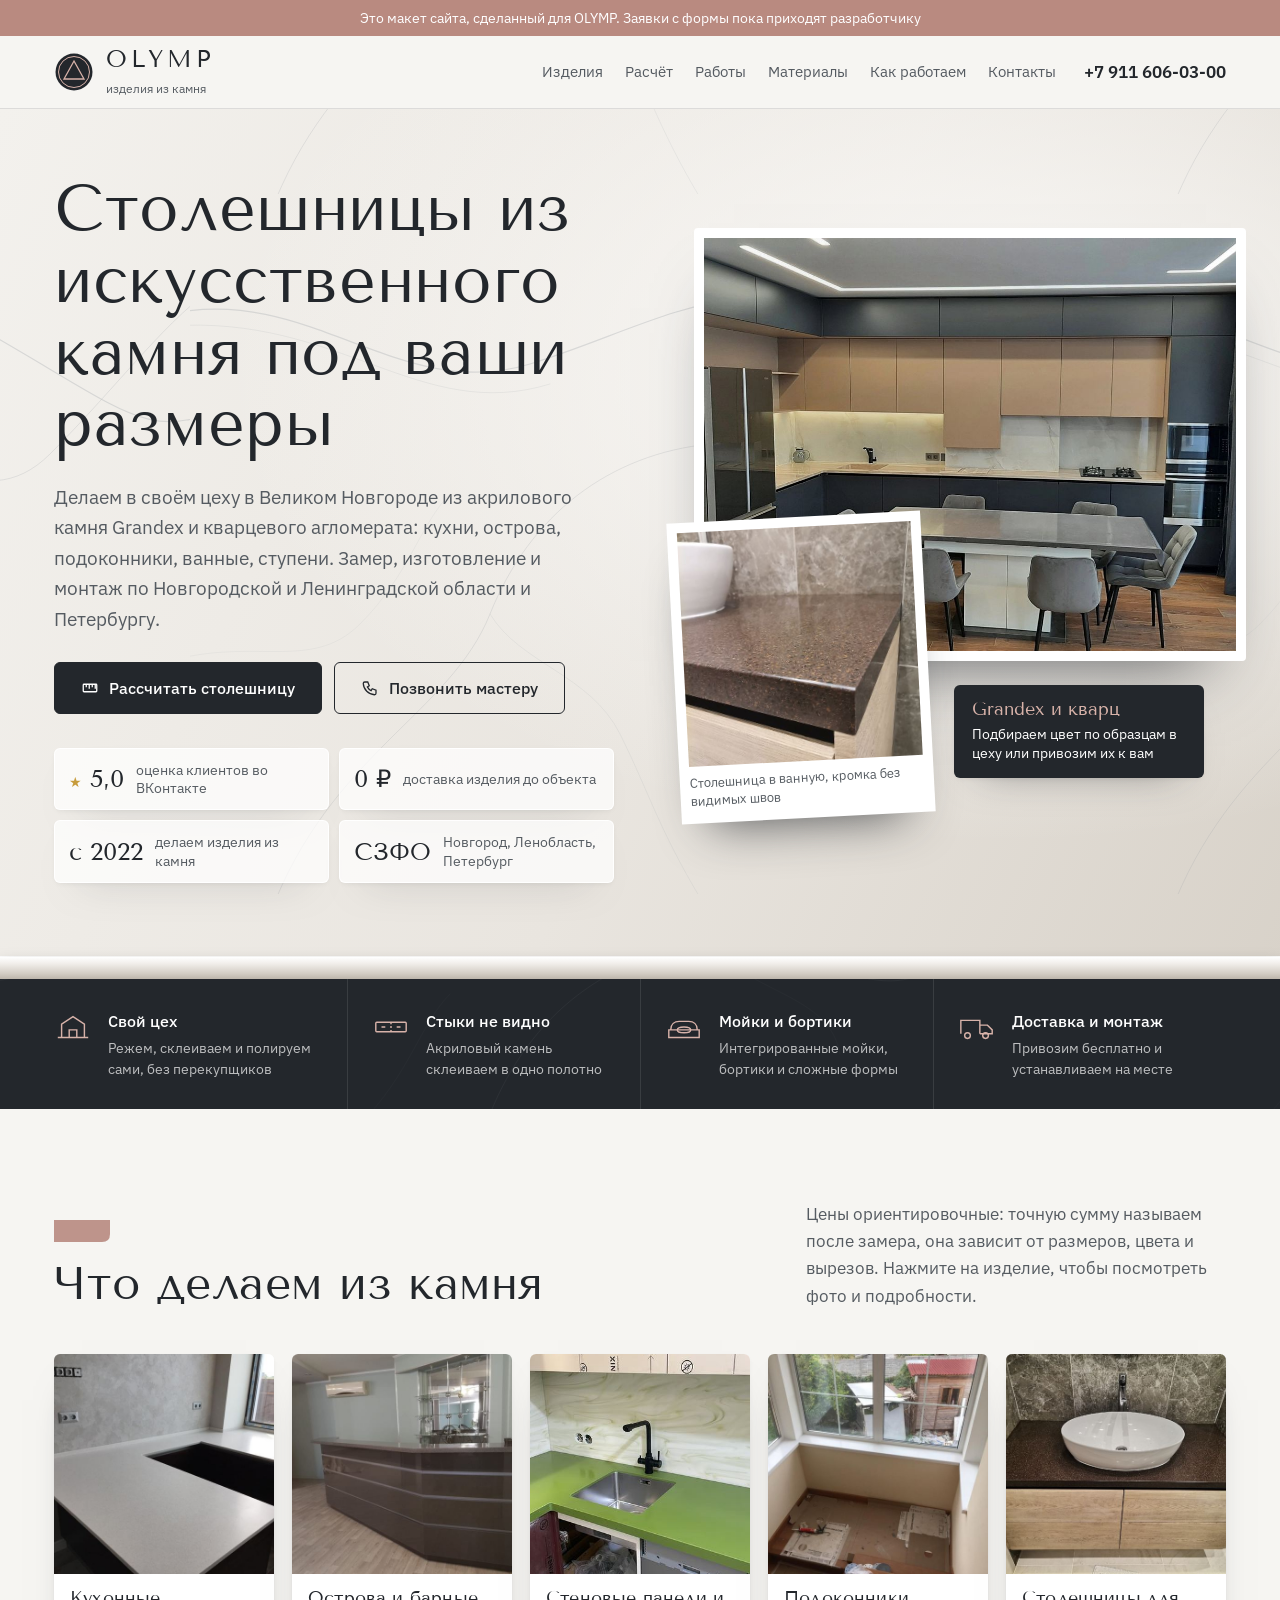
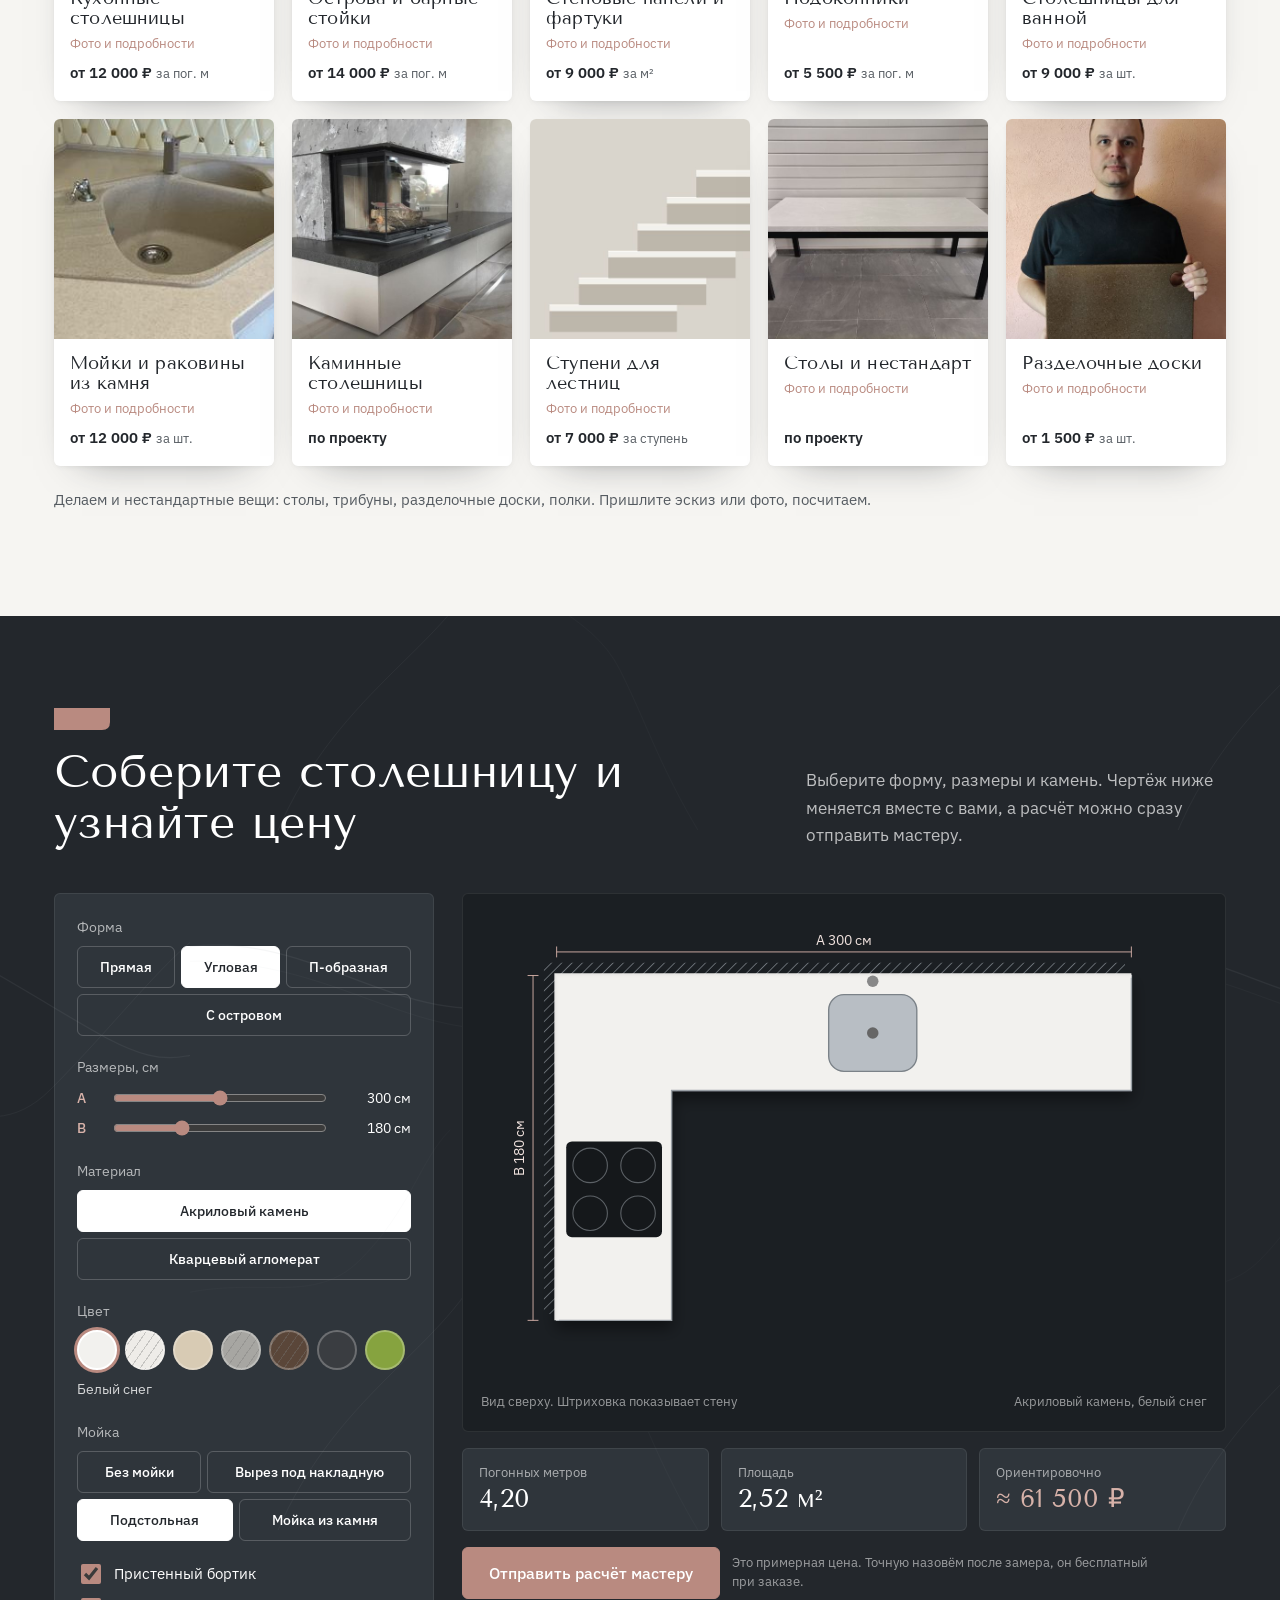
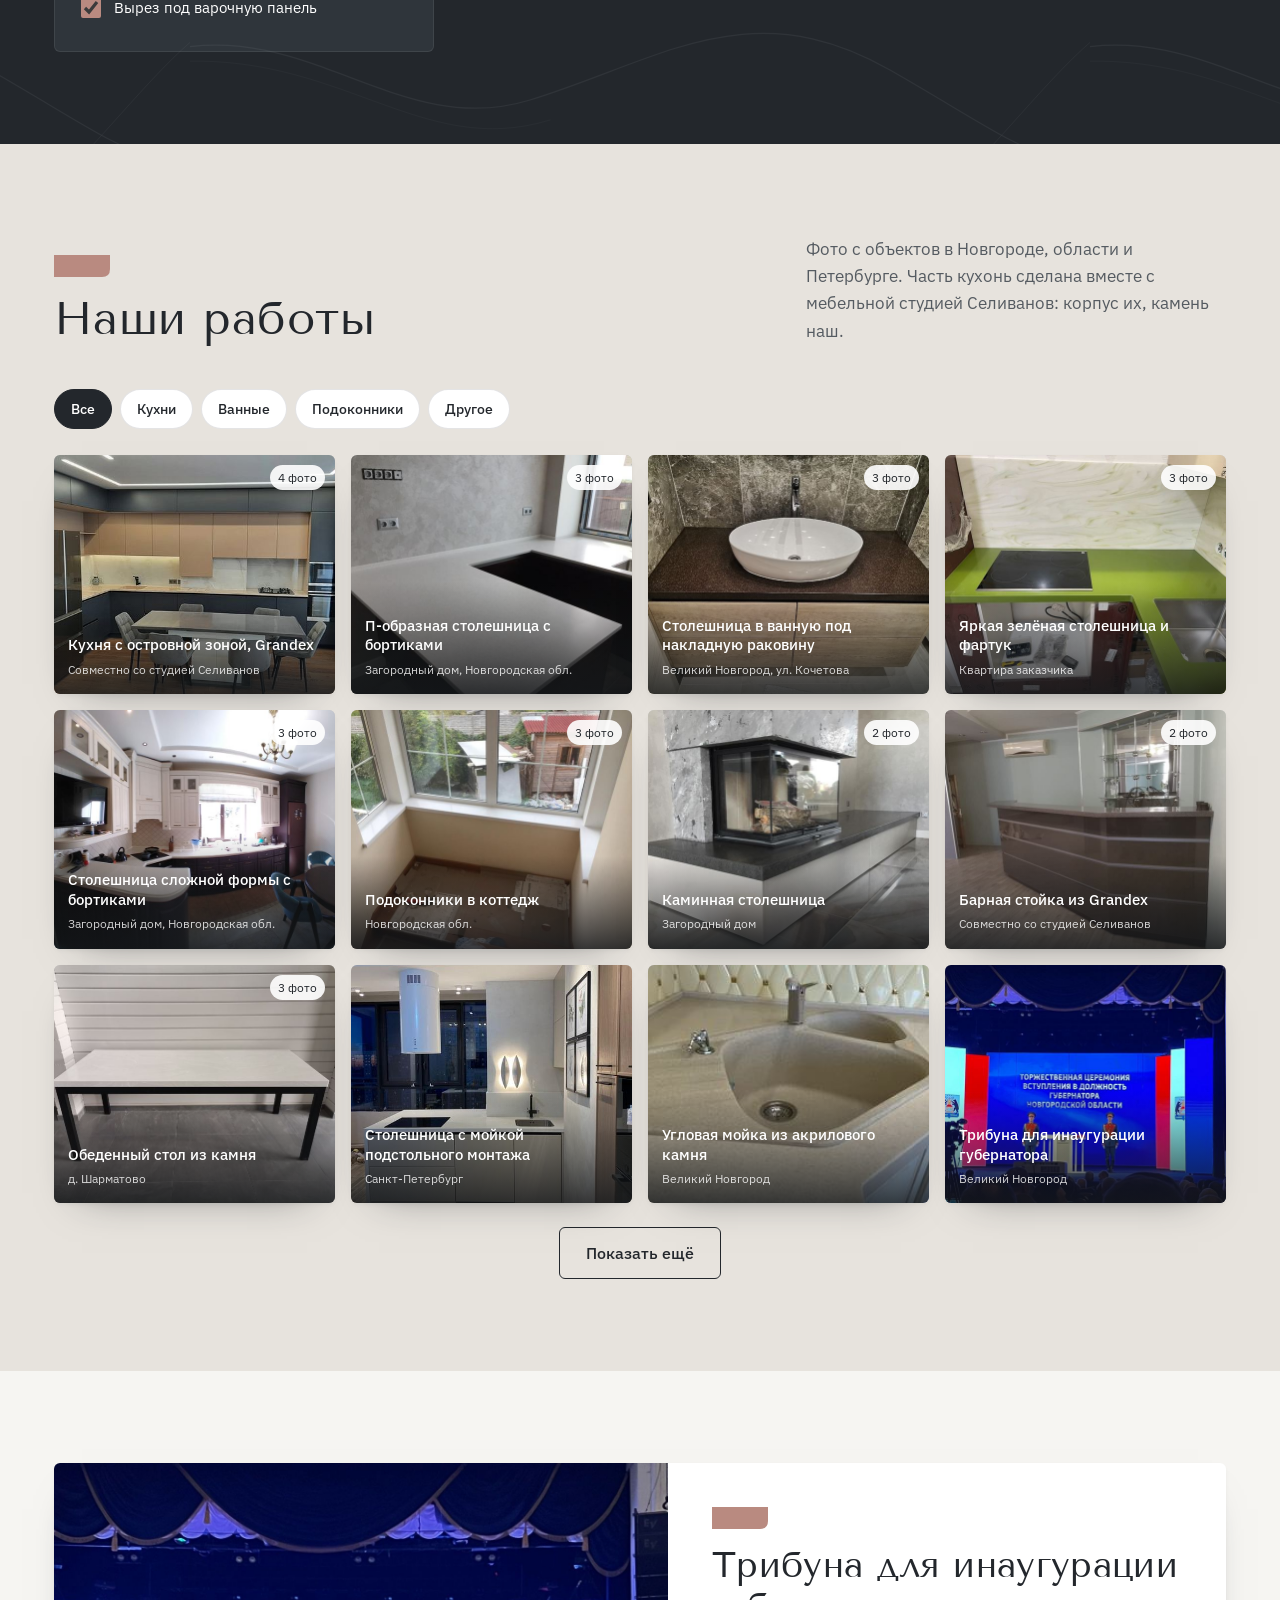
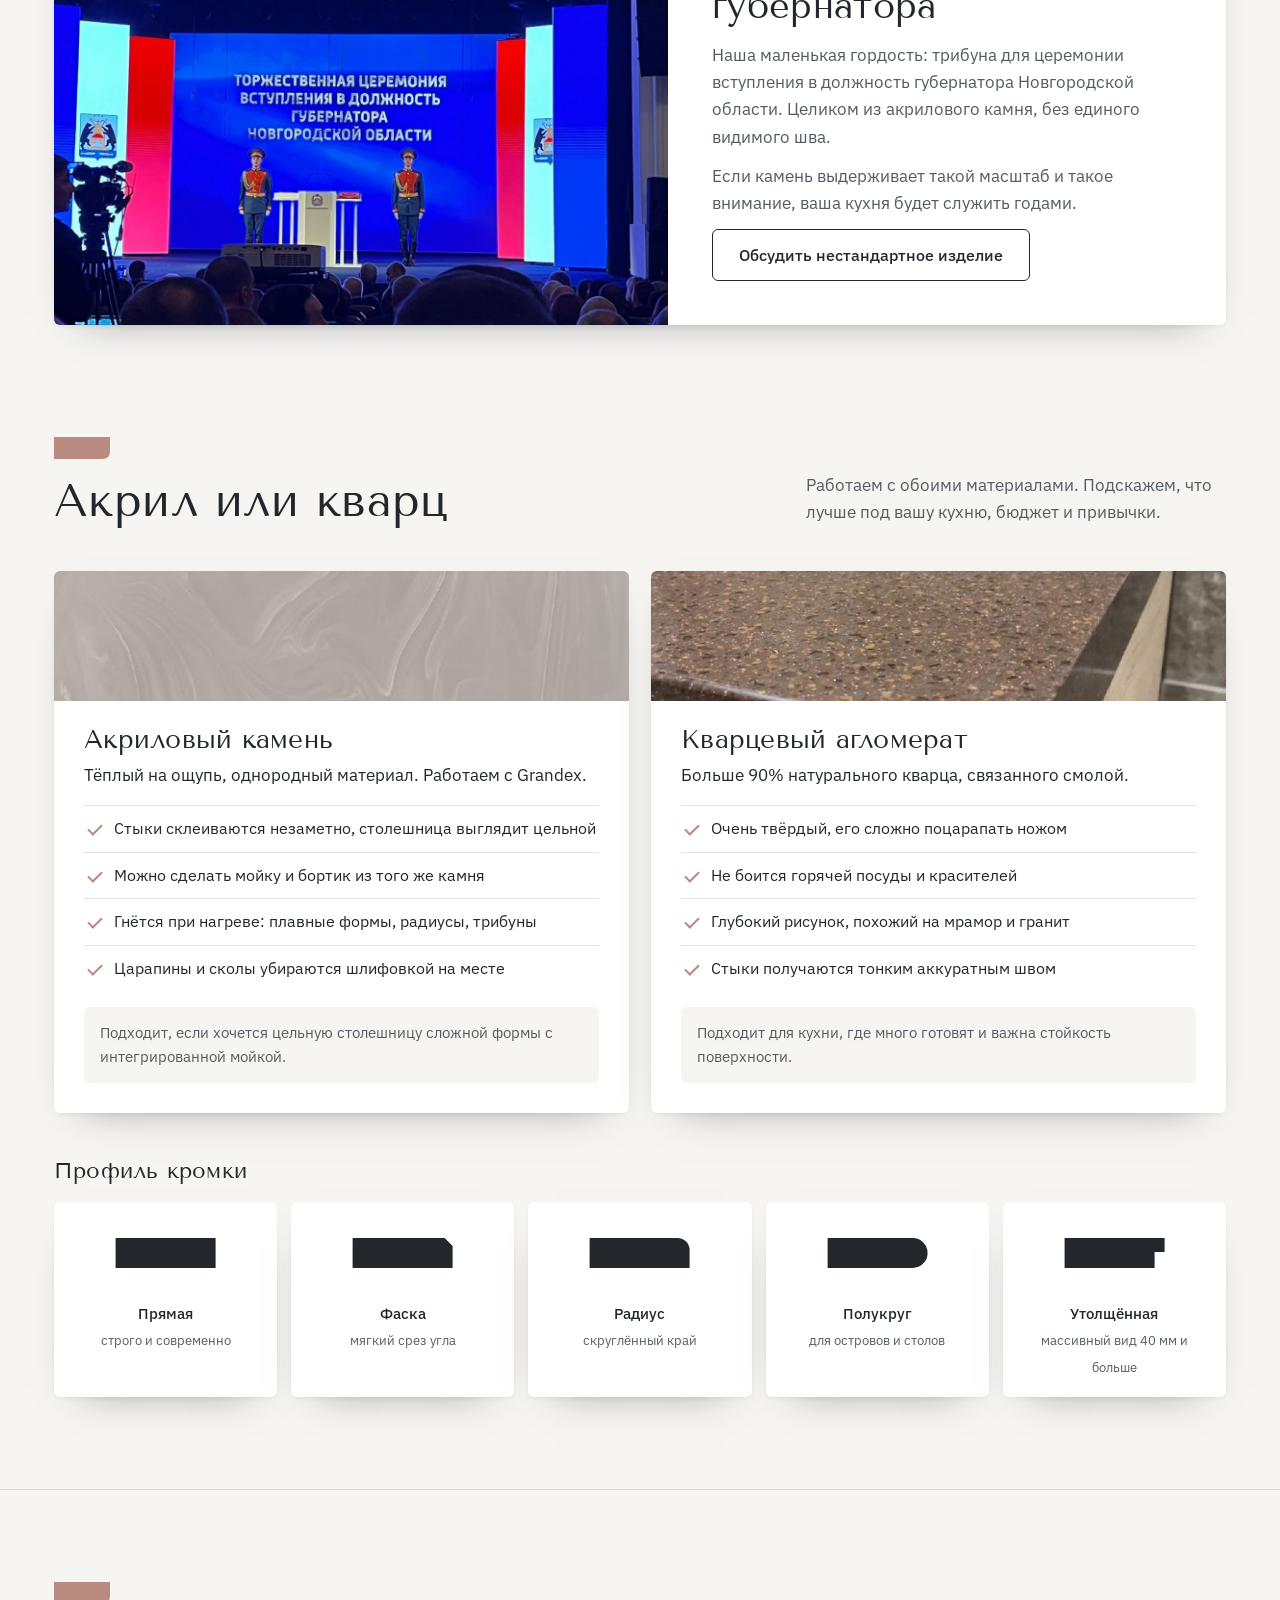
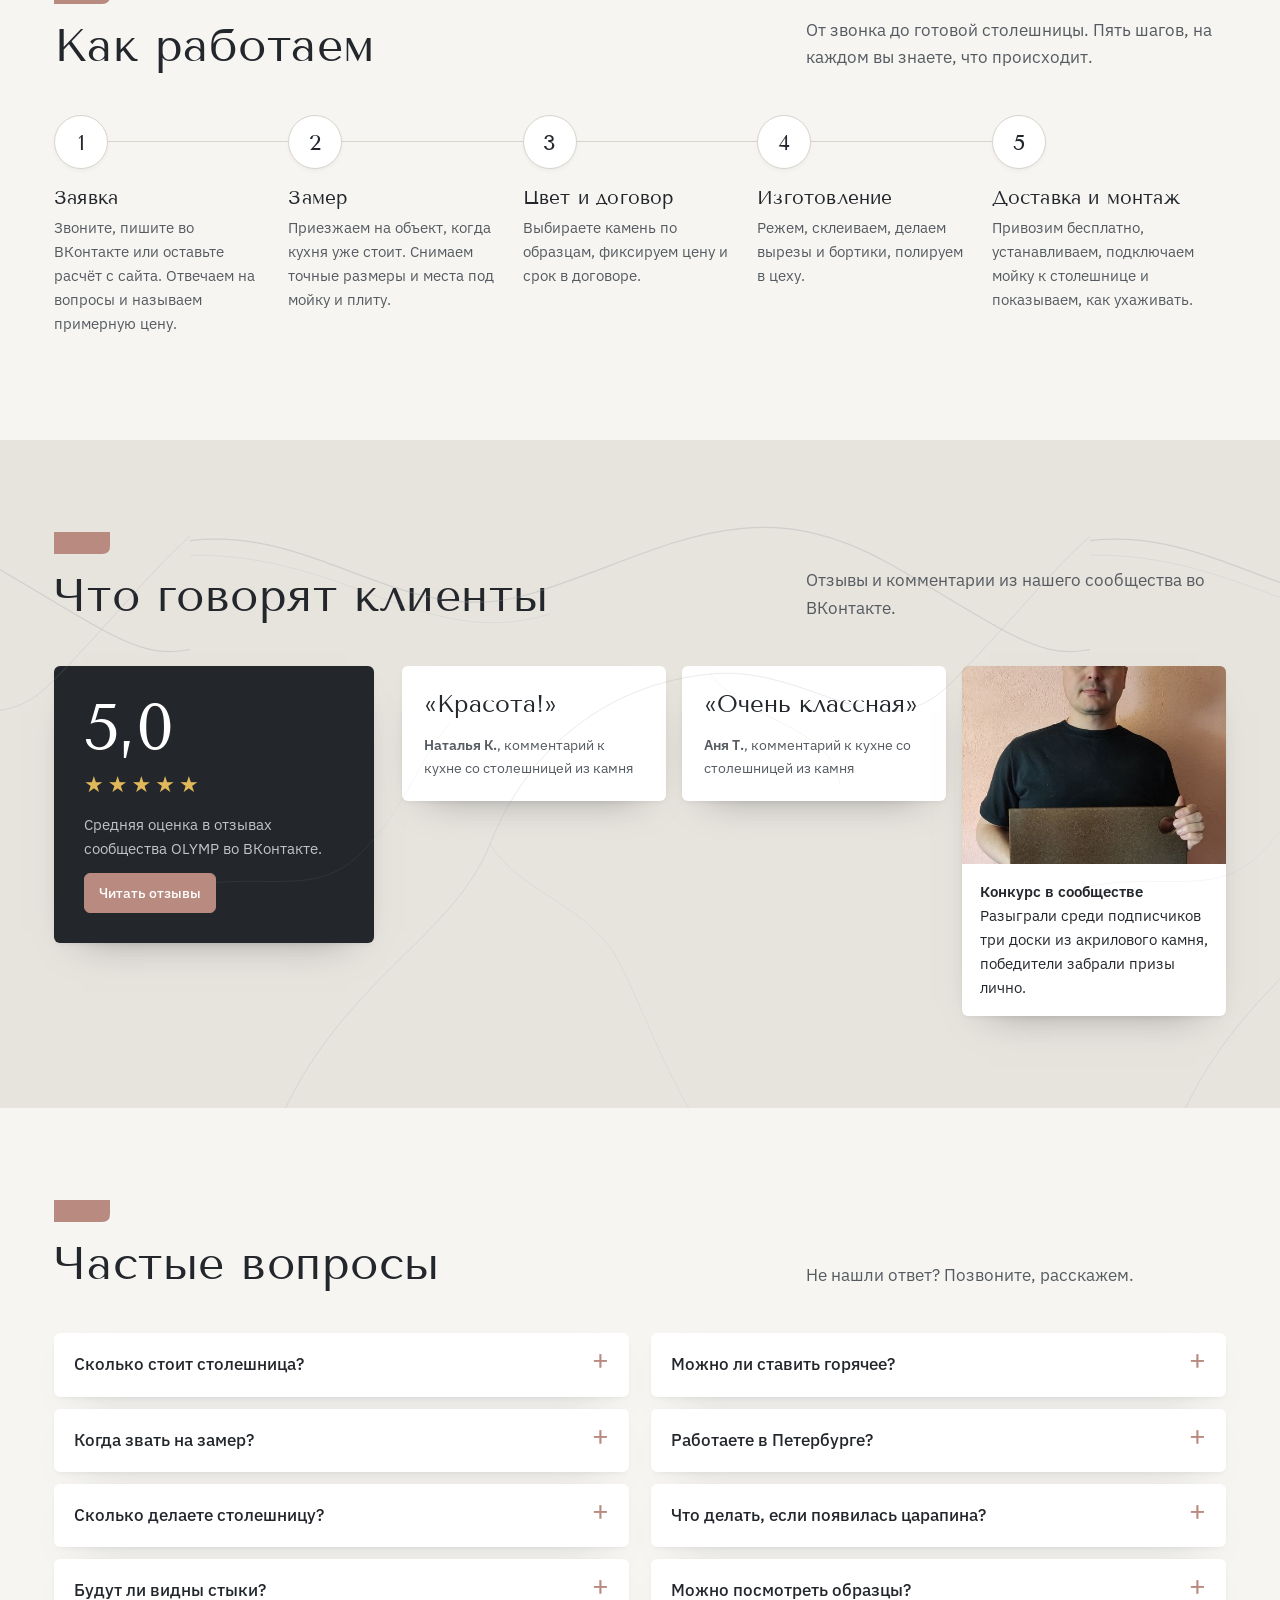
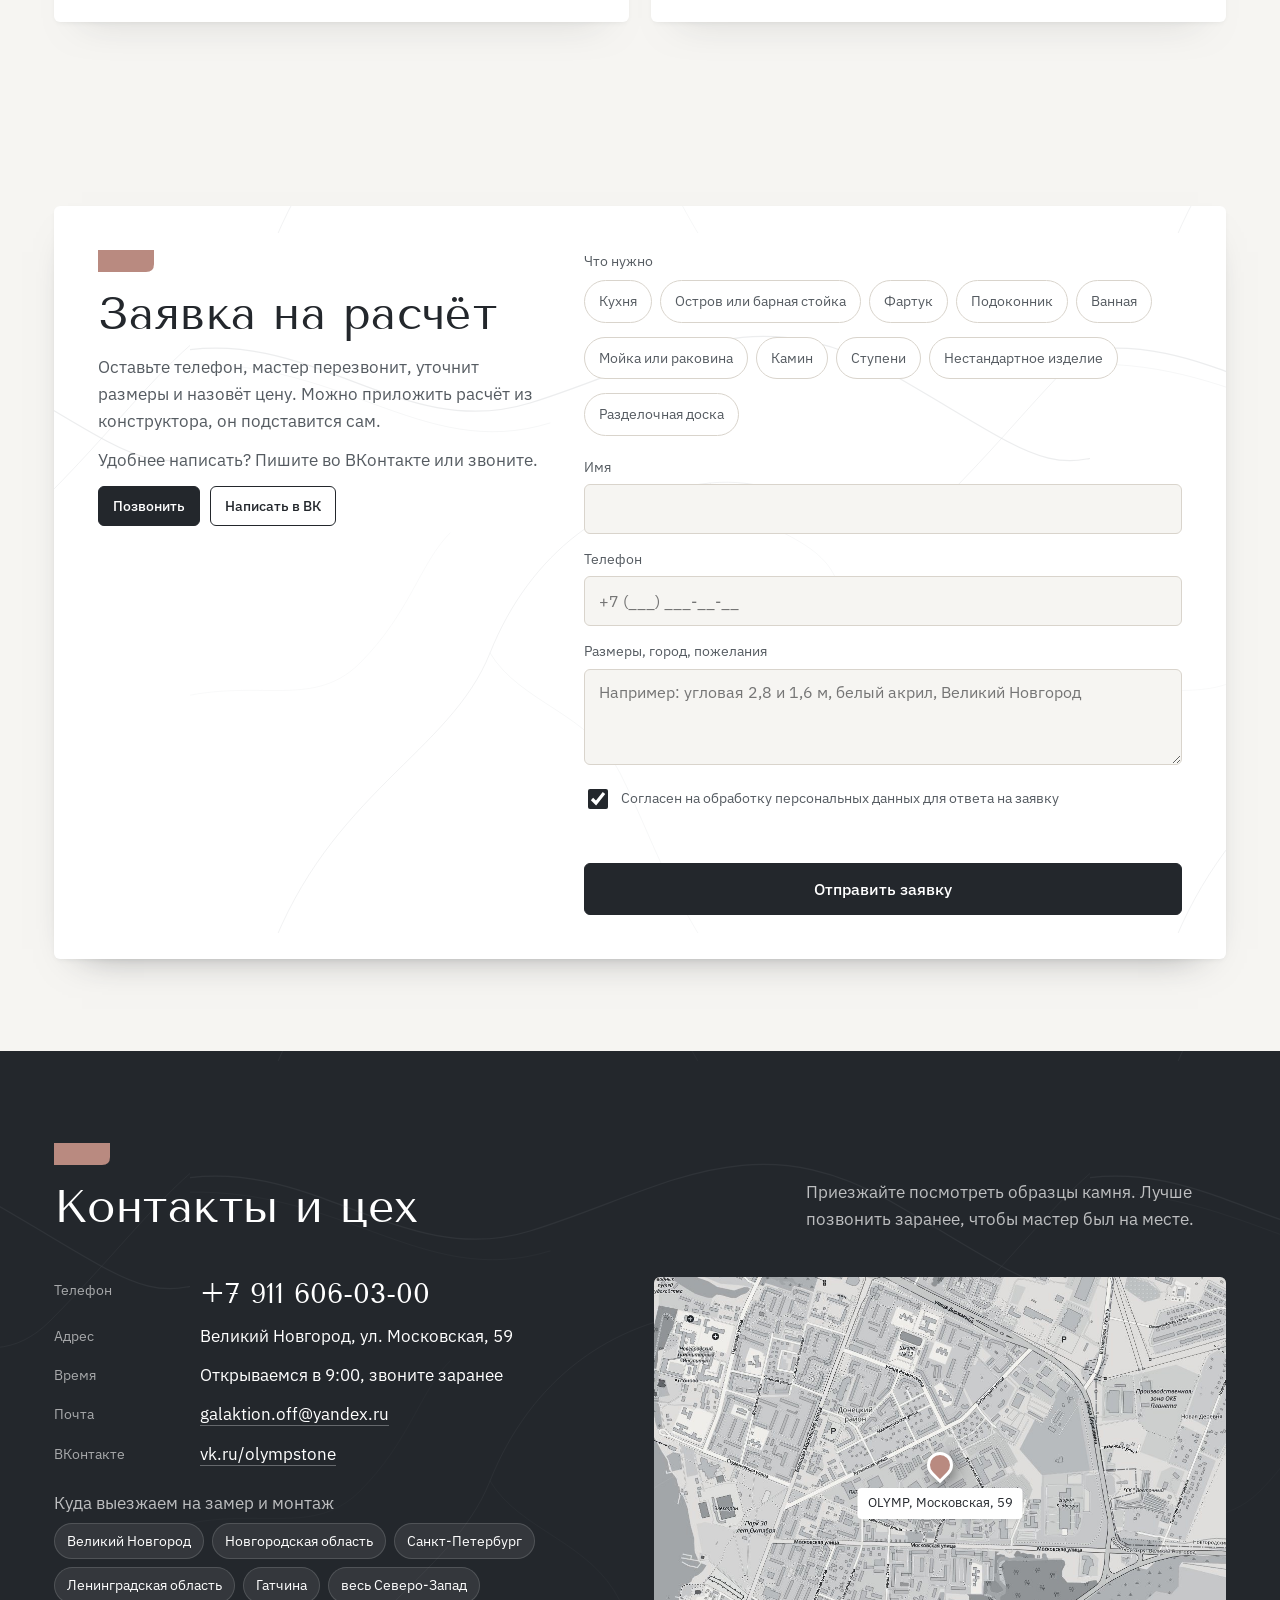
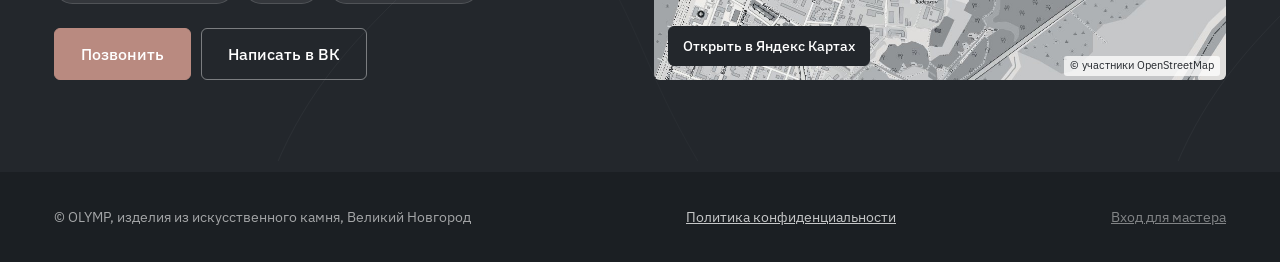
==== index.html @ 076a453a "Макет сайта OLYMP: столешницы из камня, конструктор, режим мастера Co-Authored-By: Claude Opus 5.5 <" ====
<!doctype html>
<html lang="ru">
<head>
<meta charset="utf-8">
<meta name="viewport" content="width=device-width, initial-scale=1">
<meta name="robots" content="noindex, nofollow">
<title>OLYMP: столешницы из искусственного камня в Великом Новгороде</title>
<meta name="description" content="Столешницы, подоконники, раковины и ступени из акрилового камня и кварцевого агломерата. Свой цех в Великом Новгороде, работаем по Новгородской, Ленинградской области и Петербургу.">
<link rel="icon" href="img/icon.png">
<link rel="preload" href="fonts/tenorsans-400-cyrillic.woff2" as="font" type="font/woff2" crossorigin>
<link rel="preload" href="fonts/ibmplexsans-400-cyrillic.woff2" as="font" type="font/woff2" crossorigin>
<link rel="stylesheet" href="fonts/fonts.css">
<script>document.write('<script src="data.js?t=' + Math.floor(Date.now() / 60000) + '"><\/script>');</script>
<style>
:root{
  --slab:#F6F5F2; --stone:#E7E3DD; --stone2:#D9D4CC; --graphite:#23272C; --graphite2:#2F353B;
  --vein:#9AA0A6; --ink:#23272C; --ink2:#555B61; --rose:#B98A80; --rose2:#D7B2A9; --slate:#3D4C55;
  --card:#FFFFFF; --line:rgba(35,39,44,.12);
  --sh:0 18px 40px -28px rgba(35,39,44,.55), 0 2px 6px -3px rgba(35,39,44,.12);
  --r:6px;
}
*{box-sizing:border-box}
html{scroll-behavior:smooth;-webkit-text-size-adjust:100%}
body{margin:0;background:var(--slab);color:var(--ink);font:400 17px/1.6 'IBM Plex Sans',system-ui,sans-serif;overflow-x:hidden}
img{max-width:100%;display:block;height:auto}
a{color:inherit}
h1,h2,h3{font-family:'Tenor Sans',Georgia,serif;font-weight:400;line-height:1.12;margin:0;letter-spacing:.01em}
h2{font-size:clamp(30px,4vw,46px)}
h3{font-size:22px}
p{margin:0 0 12px}
.wrap{max-width:1220px;margin:0 auto;padding:0 24px}
.sec{padding:92px 0;position:relative}
.sec-h{display:grid;grid-template-columns:minmax(0,1fr) minmax(0,420px);gap:24px 60px;align-items:end;margin-bottom:44px}
.sec-h p{color:var(--ink2);margin:0}
.edge{display:block;width:56px;height:22px;margin-bottom:16px;color:var(--rose)}
.btn{display:inline-flex;align-items:center;justify-content:center;gap:10px;min-height:52px;padding:0 26px;border-radius:var(--r);border:1px solid var(--graphite);background:var(--graphite);color:#fff;font:500 16px/1 'IBM Plex Sans',sans-serif;text-decoration:none;cursor:pointer;transition:background .2s,border-color .2s,transform .2s}
.btn:hover{background:var(--slate);border-color:var(--slate)}
.btn.ghost{background:transparent;color:var(--ink)}
.btn.ghost:hover{background:var(--graphite);color:#fff}
.btn.rose{background:var(--rose);border-color:var(--rose);color:#fff}
.btn.rose:hover{background:#a8776d;border-color:#a8776d}
.btn svg{width:18px;height:18px;flex:none}
:focus-visible{outline:2px solid var(--rose);outline-offset:3px}
/* marble veins */
.veins{position:absolute;inset:0;pointer-events:none;background:url("data:image/svg+xml,%3Csvg xmlns='http://www.w3.org/2000/svg' width='900' height='700' viewBox='0 0 900 700' fill='none' stroke='%239AA0A6' stroke-linecap='round'%3E%3Cpath d='M-20 120 C 120 90 210 210 340 170 S 560 60 700 140 S 860 250 940 210' stroke-width='1.2' opacity='.55'/%3E%3Cpath d='M-20 132 C 150 120 230 230 360 190' stroke-width='.6' opacity='.45'/%3E%3Cpath d='M80 720 C 140 560 260 520 300 420 S 420 260 520 250 S 690 330 760 260 S 880 120 930 90' stroke-width='1' opacity='.4'/%3E%3Cpath d='M300 420 C 330 470 400 480 430 540 S 470 640 520 720' stroke-width='.7' opacity='.35'/%3E%3Cpath d='M520 250 C 560 300 640 300 650 360' stroke-width='.5' opacity='.4'/%3E%3Cpath d='M-30 470 C 60 440 120 480 170 430 S 230 330 260 300' stroke-width='.6' opacity='.3'/%3E%3C/svg%3E") center/900px 700px repeat;opacity:.55}
.dark .veins{opacity:.18}

/* mock banner + header */
.mock{background:var(--rose);color:#fff;text-align:center;font-size:14px;padding:7px 12px}
header.top{position:sticky;top:0;z-index:40;background:rgba(246,245,242,.92);backdrop-filter:blur(10px);border-bottom:1px solid var(--line)}
.top .wrap{display:flex;align-items:center;gap:28px;height:72px}
.logo{display:flex;align-items:center;gap:12px;text-decoration:none}
.logo svg{width:40px;height:40px}
.logo b{font:400 24px/1 'Tenor Sans',serif;letter-spacing:.18em}
.logo small{display:block;font-size:12px;color:var(--ink2);letter-spacing:0;margin-top:4px}
nav.menu{display:flex;gap:22px;margin-left:auto}
nav.menu a{text-decoration:none;font-size:15px;color:var(--ink2)}
nav.menu a:hover{color:var(--ink)}
.top .tel{text-decoration:none;font-weight:600;white-space:nowrap}
.burger{display:none;margin-left:auto;width:46px;height:46px;border:1px solid var(--line);background:#fff;border-radius:var(--r);cursor:pointer}
.burger span{display:block;width:20px;height:2px;background:var(--ink);margin:4px auto}

/* hero */
.hero{position:relative;overflow:hidden;background:radial-gradient(ellipse at 78% 30%,#FBFAF8 0%,rgba(251,250,248,0) 55%),linear-gradient(115deg,#F3F1ED 0%,#E9E5DF 55%,#D8D2C9 100%);padding:64px 0 96px}
.hero::after{content:"";position:absolute;left:0;right:0;bottom:0;height:22px;background:linear-gradient(180deg,#FFFFFF 0,#F1EEEA 30%,#D3CDC4 75%,#BDB6AB 100%);box-shadow:0 10px 18px rgba(0,0,0,.35);z-index:2}
.hero::before{content:"";position:absolute;left:0;right:0;bottom:22px;height:1px;background:rgba(255,255,255,.9);z-index:2}
.hero .wrap{position:relative;display:grid;grid-template-columns:minmax(0,1.02fr) minmax(0,1fr);gap:56px;align-items:center}
.hero h1{font-size:clamp(38px,5vw,64px);margin-bottom:22px}
.hero .lead{font-size:19px;color:var(--ink2);max-width:540px;margin-bottom:28px}
.hero .acts{display:flex;flex-wrap:wrap;gap:12px;margin-bottom:34px}
.chips{display:grid;grid-template-columns:repeat(2,minmax(0,1fr));gap:10px;max-width:560px}
.chip{display:flex;gap:12px;align-items:center;background:rgba(255,255,255,.72);border:1px solid rgba(255,255,255,.9);border-radius:var(--r);padding:12px 14px;box-shadow:var(--sh)}
.chip b{font:400 24px/1 'Tenor Sans',serif;white-space:nowrap}
.chip span{font-size:14px;line-height:1.3;color:var(--ink2)}
.chip .star{color:#C79B3B}
.stage{position:relative;min-height:580px}
.stage .main{position:absolute;right:-20px;top:-10px;width:100%;border-radius:4px;overflow:hidden;box-shadow:0 40px 70px -40px rgba(35,39,44,.75);border:10px solid #fff}
.stage .main img{width:100%;aspect-ratio:4/3.1;object-fit:cover}
.stage .sample{position:absolute;left:0;bottom:0;width:46%;background:#fff;padding:10px 10px 14px;box-shadow:0 30px 50px -30px rgba(35,39,44,.8);transform:rotate(-3deg)}
.stage .sample img{aspect-ratio:1;object-fit:cover;width:100%}
.stage .sample figcaption{font-size:13px;color:var(--ink2);margin-top:8px;line-height:1.35}
.stage .tag{position:absolute;right:22px;bottom:40px;background:var(--graphite);color:#fff;padding:14px 18px;border-radius:var(--r);max-width:250px;font-size:14px;line-height:1.4;box-shadow:var(--sh)}
.stage .tag b{display:block;font:400 18px/1.2 'Tenor Sans',serif;margin-bottom:4px;color:var(--rose2)}

/* benefits */
.bens{background:var(--graphite);color:#fff;position:relative;overflow:hidden}
.bens .wrap{display:grid;grid-template-columns:repeat(4,minmax(0,1fr));gap:0}
.ben{padding:30px 24px;border-left:1px solid rgba(255,255,255,.1);display:flex;gap:16px;align-items:flex-start}
.ben:first-child{border-left:0;padding-left:0}
.ben svg{width:38px;height:38px;flex:none;color:var(--rose2)}
.ben b{display:block;font-weight:500;margin-bottom:4px;font-size:16px}
.ben span{font-size:14px;color:rgba(255,255,255,.7);line-height:1.45;display:block}

/* catalog */
.cat{display:grid;grid-template-columns:repeat(5,minmax(0,1fr));gap:18px}
.item{background:var(--card);border-radius:var(--r);overflow:hidden;box-shadow:var(--sh);cursor:pointer;display:flex;flex-direction:column;transition:transform .25s,box-shadow .25s;text-align:left;border:0;padding:0;font:inherit;color:inherit}
.item:hover{transform:translateY(-4px);box-shadow:0 30px 50px -30px rgba(35,39,44,.6)}
.item .ph{aspect-ratio:1/1;overflow:hidden;background:var(--stone)}
.item .ph img{width:100%;height:100%;object-fit:cover}
.item .bd{padding:14px 16px 16px;display:flex;flex-direction:column;gap:6px;flex:1}
.item h3{font-size:18px}
.item .pr{margin-top:auto;font-weight:600;font-size:15px}
.item .pr small{font-weight:400;color:var(--ink2)}
.item .more{font-size:13px;color:var(--rose)}
.cat-note{margin-top:22px;color:var(--ink2);font-size:15px}

/* constructor */
.calc{background:var(--graphite);color:#fff;overflow:hidden}
.calc .sec-h p{color:rgba(255,255,255,.7)}
.cbox{display:grid;grid-template-columns:minmax(0,380px) minmax(0,1fr);gap:28px;align-items:start}
.panel{background:var(--graphite2);border-radius:var(--r);padding:22px;border:1px solid rgba(255,255,255,.08)}
.grp{margin-bottom:20px}
.grp>span{display:block;font-size:14px;color:rgba(255,255,255,.65);margin-bottom:8px}
.seg{display:flex;flex-wrap:wrap;gap:6px}
.seg button{flex:1 1 auto;min-height:42px;padding:0 12px;border-radius:var(--r);border:1px solid rgba(255,255,255,.2);background:transparent;color:#fff;font:500 14px/1.2 'IBM Plex Sans',sans-serif;cursor:pointer}
.seg button[aria-pressed=true]{background:#fff;color:var(--graphite);border-color:#fff}
.rng{display:grid;grid-template-columns:24px minmax(0,1fr) 76px;gap:10px;align-items:center;margin-bottom:8px;font-size:14px}
.rng b{color:var(--rose2);font-weight:500}
.rng input{width:100%;accent-color:var(--rose)}
.rng output{text-align:right;font-variant-numeric:tabular-nums}
.sw{display:flex;flex-wrap:wrap;gap:8px}
.sw button{width:40px;height:40px;border-radius:50%;border:2px solid rgba(255,255,255,.25);cursor:pointer;padding:0;background-size:cover}
.sw button[aria-pressed=true]{border-color:#fff;box-shadow:0 0 0 3px var(--rose)}
.swn{font-size:14px;margin-top:8px;color:rgba(255,255,255,.8)}
.ck{display:flex;gap:10px;align-items:center;font-size:15px;margin:8px 0;cursor:pointer}
.ck input{width:20px;height:20px;accent-color:var(--rose)}
.draw{background:#1B1F23;border-radius:var(--r);border:1px solid rgba(255,255,255,.08);padding:18px;position:relative}
.draw svg{width:100%;height:auto;display:block}
.draw .cap{display:flex;flex-wrap:wrap;justify-content:space-between;gap:10px;font-size:13px;color:rgba(255,255,255,.55);margin-top:8px}
.sum{display:grid;grid-template-columns:repeat(3,minmax(0,1fr));gap:12px;margin-top:16px}
.sum div{background:var(--graphite2);border-radius:var(--r);padding:14px 16px;border:1px solid rgba(255,255,255,.08)}
.sum span{display:block;font-size:13px;color:rgba(255,255,255,.6)}
.sum b{font:400 26px/1.2 'Tenor Sans',serif}
.sum .tot b{color:var(--rose2)}
.calc-act{display:flex;flex-wrap:wrap;gap:12px;align-items:center;margin-top:16px}
.calc-act small{color:rgba(255,255,255,.55);font-size:13px;max-width:420px;line-height:1.4}

/* works */
.works{background:var(--stone)}
.filt{display:flex;flex-wrap:wrap;gap:8px;margin-bottom:26px}
.filt button{min-height:40px;padding:0 16px;border-radius:40px;border:1px solid var(--line);background:#fff;font:500 14px 'IBM Plex Sans',sans-serif;cursor:pointer;color:var(--ink)}
.filt button[aria-pressed=true]{background:var(--graphite);color:#fff;border-color:var(--graphite)}
.wgrid{display:grid;grid-template-columns:repeat(4,minmax(0,1fr));gap:16px}
.work{position:relative;border-radius:var(--r);overflow:hidden;cursor:pointer;background:#ccc;box-shadow:var(--sh);border:0;padding:0;font:inherit;text-align:left;color:#fff;aspect-ratio:4/3.4;transition:transform .25s}
.work:hover{transform:translateY(-3px)}
.work img{width:100%;height:100%;object-fit:cover}
.work .wc{position:absolute;left:0;right:0;bottom:0;padding:34px 14px 12px;background:linear-gradient(transparent,rgba(20,23,26,.82))}
.work b{display:block;font-weight:500;font-size:15px;line-height:1.3}
.work small{font-size:12px;opacity:.8}
.work .n{position:absolute;top:10px;right:10px;background:rgba(255,255,255,.9);color:var(--ink);font-size:12px;padding:3px 8px;border-radius:20px}
.wmore{margin-top:24px;text-align:center}

/* tribune */
.pride{display:grid;grid-template-columns:minmax(0,1.1fr) minmax(0,1fr);gap:0;background:#fff;border-radius:var(--r);overflow:hidden;box-shadow:var(--sh)}
.pride img{width:100%;height:100%;object-fit:cover;min-height:320px}
.pride .tx{padding:44px}
.pride h2{font-size:clamp(26px,3vw,36px);margin-bottom:16px}
.pride p{color:var(--ink2)}

/* materials */
.mats{display:grid;grid-template-columns:repeat(2,minmax(0,1fr));gap:22px}
.mat{background:#fff;border-radius:var(--r);box-shadow:var(--sh);padding:30px;position:relative;overflow:hidden}
.mat .slab{height:130px;margin:-30px -30px 24px;position:relative;overflow:hidden;box-shadow:inset 0 -10px 14px -10px rgba(0,0,0,.35)}
.mat .slab img{width:100%;height:100%;object-fit:cover}
.mat h3{font-size:26px;margin-bottom:8px}
.mat ul{list-style:none;padding:0;margin:16px 0 0}
.mat li{padding:10px 0 10px 30px;border-top:1px solid var(--line);position:relative;font-size:16px}
.mat li::before{content:"";position:absolute;left:4px;top:18px;width:12px;height:6px;border-left:2px solid var(--rose);border-bottom:2px solid var(--rose);transform:rotate(-45deg)}
.mat .best{margin-top:16px;padding:14px 16px;background:var(--slab);border-radius:var(--r);font-size:15px;color:var(--ink2)}
.edges{margin-top:46px}
.edges h3{margin-bottom:18px}
.egrid{display:grid;grid-template-columns:repeat(5,minmax(0,1fr));gap:14px}
.eg{background:#fff;border-radius:var(--r);padding:16px;text-align:center;box-shadow:var(--sh)}
.eg svg{width:100%;height:70px;color:var(--graphite)}
.eg b{display:block;font-weight:500;font-size:15px;margin-top:6px}
.eg span{font-size:13px;color:var(--ink2)}

/* steps */
.steps{background:var(--slab);border-top:1px solid var(--line)}
.sgrid{display:grid;grid-template-columns:repeat(5,minmax(0,1fr));gap:0;counter-reset:s;position:relative}
.st{padding:0 22px 0 0;position:relative}
.st::before{counter-increment:s;content:counter(s);display:flex;align-items:center;justify-content:center;width:52px;height:52px;border-radius:50%;background:#fff;border:1px solid var(--stone2);font:400 22px 'Tenor Sans',serif;margin-bottom:18px;position:relative;z-index:1;box-shadow:var(--sh)}
.st::after{content:"";position:absolute;top:26px;left:52px;right:0;height:1px;background:var(--stone2)}
.st:last-child::after{display:none}
.st h3{font-size:19px;margin-bottom:8px}
.st p{font-size:15px;color:var(--ink2)}

/* reviews */
.rv{background:var(--stone);overflow:hidden}
.rgrid{display:grid;grid-template-columns:minmax(0,320px) minmax(0,1fr);gap:28px;align-items:start}
.rate{background:var(--graphite);color:#fff;border-radius:var(--r);padding:30px;box-shadow:var(--sh)}
.rate b{font:400 64px/1 'Tenor Sans',serif;display:block}
.rate .stars{color:#E2B95A;font-size:22px;letter-spacing:4px;margin:6px 0 12px}
.rate p{color:rgba(255,255,255,.72);font-size:15px}
.rlist{display:grid;grid-template-columns:repeat(3,minmax(0,1fr));gap:16px;align-items:start}
.r{background:#fff;border-radius:var(--r);padding:22px;box-shadow:var(--sh);display:flex;flex-direction:column}
.r q{font:400 24px/1.35 'Tenor Sans',serif;quotes:"«" "»";margin-bottom:14px}
.r .who{margin-top:auto;font-size:14px;color:var(--ink2)}
.r.photo{padding:0;overflow:hidden}
.r.photo img{aspect-ratio:4/3;object-fit:cover;width:100%}
.r.photo div{padding:16px 18px;font-size:15px}

/* faq */
.fgrid{display:grid;grid-template-columns:minmax(0,1fr) minmax(0,1fr);gap:12px 22px;align-items:start}
.faq details{background:#fff;border-radius:var(--r);box-shadow:var(--sh)}
.faq summary{list-style:none;cursor:pointer;padding:18px 52px 18px 20px;font-weight:500;position:relative}
.faq summary::-webkit-details-marker{display:none}
.faq summary::after{content:"+";position:absolute;right:20px;top:12px;font:300 28px/1 'IBM Plex Sans';color:var(--rose)}
.faq details[open] summary::after{content:"−"}
.faq details p{padding:0 20px 18px;color:var(--ink2);margin:0;font-size:16px}

/* contacts */
.cont{background:var(--graphite);color:#fff;overflow:hidden}
.cgrid{display:grid;grid-template-columns:minmax(0,1fr) minmax(0,1fr);gap:28px}
.map{position:relative;border-radius:var(--r);overflow:hidden;min-height:360px;background:#555}
.map img{width:100%;height:100%;object-fit:cover;position:absolute;inset:0}
.map .pin{position:absolute;left:50%;top:50%;width:26px;height:26px;margin:-26px 0 0 -13px;background:var(--rose);border:3px solid #fff;border-radius:50% 50% 50% 0;transform:rotate(-45deg);box-shadow:0 6px 14px rgba(0,0,0,.4)}
.map .lbl{position:absolute;left:50%;top:50%;transform:translate(-50%,10px);background:#fff;color:var(--ink);font-size:13px;padding:5px 10px;border-radius:4px;white-space:nowrap;box-shadow:var(--sh)}
.map .osm{position:absolute;right:6px;bottom:4px;font-size:11px;color:var(--ink);background:rgba(255,255,255,.75);padding:1px 6px;border-radius:3px}
.map .ya{position:absolute;left:14px;bottom:14px}
.cinfo dl{margin:0 0 22px;display:grid;grid-template-columns:130px minmax(0,1fr);gap:12px 16px}
.cinfo dt{color:rgba(255,255,255,.6);font-size:14px;padding-top:2px}
.cinfo dd{margin:0}
.cinfo dd a{text-decoration:none;border-bottom:1px solid rgba(255,255,255,.3)}
.cinfo .big{font:400 28px/1.2 'Tenor Sans',serif;border:0}
.geo{display:flex;flex-wrap:wrap;gap:8px;margin:6px 0 24px}
.geo span{background:rgba(255,255,255,.08);border:1px solid rgba(255,255,255,.14);padding:6px 12px;border-radius:30px;font-size:14px}
.cacts{display:flex;flex-wrap:wrap;gap:10px}
.cont .btn.ghost{color:#fff;border-color:rgba(255,255,255,.4)}
.cont .btn.ghost:hover{background:#fff;color:var(--ink)}

/* form */
.order{background:var(--slab)}
.fbox{display:grid;grid-template-columns:minmax(0,.85fr) minmax(0,1.15fr);gap:44px;background:#fff;border-radius:var(--r);box-shadow:var(--sh);padding:44px;position:relative;overflow:hidden}
.fbox .side p{color:var(--ink2)}
.fl{display:grid;gap:14px}
.fl label>span{display:block;font-size:14px;color:var(--ink2);margin-bottom:6px}
.fl input:not([type=checkbox]):not([type=radio]),.fl textarea{width:100%;min-height:50px;border:1px solid var(--stone2);border-radius:var(--r);padding:12px 14px;font:400 16px 'IBM Plex Sans',sans-serif;background:var(--slab);color:var(--ink)}
.fl textarea{min-height:96px;resize:vertical}
.opts{display:flex;flex-wrap:wrap;gap:8px}
.opts label{position:relative;cursor:pointer}
.opts input{position:absolute;opacity:0;width:1px;height:1px;left:0;top:0}
.opts span{display:block;padding:9px 14px;border-radius:30px;border:1px solid var(--stone2);font-size:14px;background:#fff}
.opts input:checked+span{background:var(--graphite);color:#fff;border-color:var(--graphite)}
.opts input:focus-visible+span{outline:2px solid var(--rose)}
.consent{display:flex;gap:10px;font-size:14px;color:var(--ink2);align-items:flex-start}
.consent input{width:20px;height:20px;flex:none;margin-top:2px;accent-color:var(--graphite)}
.err{color:#B3261E;font-size:14px;min-height:20px}
.sent{background:#EEF3EE;border-radius:var(--r);padding:16px;color:#25502F;font-weight:500}
.fallback{background:#FBF1EE;border-radius:var(--r);padding:16px;font-size:15px}
.fallback .cacts{margin-top:10px}
.hp{position:absolute;left:-9999px;width:1px;height:1px;overflow:hidden}

footer{background:#1B1F23;color:rgba(255,255,255,.6);font-size:14px;padding:28px 0}
footer .wrap{display:flex;flex-wrap:wrap;gap:14px 28px;align-items:center;justify-content:space-between}
footer a{color:rgba(255,255,255,.75)}
footer button{background:none;border:0;color:rgba(255,255,255,.45);font:inherit;cursor:pointer;text-decoration:underline;padding:6px 0}

/* dialogs */
dialog{border:0;border-radius:var(--r);padding:0;max-width:min(980px,calc(100vw - 24px));width:100%;box-shadow:0 40px 90px rgba(0,0,0,.4);color:var(--ink)}
dialog::backdrop{background:rgba(20,23,26,.72)}
.dx{position:absolute;right:10px;top:10px;width:44px;height:44px;border-radius:50%;border:0;background:rgba(255,255,255,.92);font-size:24px;cursor:pointer;z-index:3;box-shadow:var(--sh)}
.dlg-b{display:grid;grid-template-columns:minmax(0,1.1fr) minmax(0,1fr)}
.dlg-ph{background:#111;display:flex;flex-direction:column}
.dlg-ph .big{width:100%;aspect-ratio:1;object-fit:cover}
.thumbs{display:flex;gap:6px;padding:6px;overflow-x:auto}
.thumbs img{width:64px;height:64px;object-fit:cover;cursor:pointer;opacity:.6;border-radius:3px;flex:none}
.thumbs img.on{opacity:1;outline:2px solid var(--rose)}
.dlg-t{padding:30px}
.dlg-t h3{font-size:28px;margin-bottom:10px}
.dlg-t .pr{font-weight:600;font-size:20px;margin:6px 0 14px}
.dlg-t p{color:var(--ink2);white-space:pre-line}
.dlg-t .btn{margin-top:10px}
.gal{display:flex;overflow-x:auto;scroll-snap-type:x mandatory;background:#111}
.gal img{flex:0 0 100%;width:100%;max-height:78vh;object-fit:contain;scroll-snap-align:center}
.gcap{padding:16px 22px;display:flex;gap:14px;justify-content:space-between;align-items:center;flex-wrap:wrap}
.gnav{display:flex;gap:8px}
.gnav button{width:44px;height:44px;border-radius:50%;border:1px solid var(--line);background:#fff;font-size:20px;cursor:pointer}

/* master mode */
.mbar{position:fixed;left:0;right:0;bottom:0;z-index:100;background:#14171A;color:#fff;display:none;gap:8px;align-items:center;padding:10px 14px;flex-wrap:wrap;box-shadow:0 -10px 30px rgba(0,0,0,.3)}
.ms-on .mbar{display:flex}
.ms-on body{padding-bottom:70px}
.mbar b{font-weight:500;margin-right:auto;font-size:14px}
.mbar button{min-height:40px;padding:0 14px;border-radius:var(--r);border:1px solid rgba(255,255,255,.3);background:transparent;color:#fff;font:500 14px 'IBM Plex Sans';cursor:pointer}
.mbar button.pri{background:#F2CB66;color:#14171A;border-color:#F2CB66}
.ms-on [data-tk]{outline:1.5px dashed rgba(185,138,128,.9);outline-offset:3px;cursor:text}
.ms-on [data-tk]:focus{outline:2px solid #F2CB66;background:rgba(255,255,255,.95);color:var(--ink)}
.ms-on [data-ik]{outline:4px dashed #F2CB66;outline-offset:-4px;cursor:pointer}
.medit{display:none;margin:0 0 18px;min-height:40px;padding:0 16px;border-radius:var(--r);border:0;background:#F2CB66;color:#14171A;font:600 14px 'IBM Plex Sans';cursor:pointer}
.ms-on .medit{display:inline-flex;align-items:center}
.me{max-width:720px}
.me-h{padding:20px 64px 12px 22px;border-bottom:1px solid var(--line)}
.me-h h3{font-size:22px}
.me-h p{font-size:14px;color:var(--ink2);margin:6px 0 0}
.me-b{padding:16px 22px;max-height:66vh;overflow:auto}
.me-f{padding:14px 22px;border-top:1px solid var(--line);display:flex;gap:10px;flex-wrap:wrap;justify-content:flex-end}
.me-row{border:1px solid var(--stone2);border-radius:var(--r);margin-bottom:10px;background:var(--slab)}
.me-row>summary{list-style:none;padding:10px 12px;display:flex;gap:10px;align-items:center;cursor:pointer;font-weight:500}
.me-row>summary::-webkit-details-marker{display:none}
.me-row>summary img{width:44px;height:44px;object-fit:cover;border-radius:4px}
.me-row>summary .t{flex:1;min-width:0;overflow:hidden;text-overflow:ellipsis;white-space:nowrap}
.me-row.off>summary .t{opacity:.45;text-decoration:line-through}
.me-row .ops{display:flex;gap:4px}
.me-row .ops button{width:34px;height:34px;border-radius:4px;border:1px solid var(--stone2);background:#fff;cursor:pointer;font-size:15px}
.me-fl{padding:4px 12px 14px;display:grid;gap:10px}
.me-fl label>span{display:block;font-size:13px;color:var(--ink2);margin-bottom:4px}
.me-fl input:not([type=checkbox]):not([type=file]),.me-fl textarea,.me-fl select{width:100%;min-height:42px;border:1px solid var(--stone2);border-radius:4px;padding:8px 10px;font:400 15px 'IBM Plex Sans';background:#fff}
.me-fl textarea{min-height:80px}
.me-ph{display:flex;flex-wrap:wrap;gap:8px;align-items:center}
.me-ph figure{margin:0;position:relative}
.me-ph img{width:72px;height:72px;object-fit:cover;border-radius:4px}
.me-ph figure button{position:absolute;top:-6px;right:-6px;width:24px;height:24px;border-radius:50%;border:0;background:#B3261E;color:#fff;cursor:pointer;font-size:14px;line-height:1}
.me-ph .add{width:72px;height:72px;border:2px dashed var(--stone2);border-radius:4px;display:flex;align-items:center;justify-content:center;cursor:pointer;font-size:28px;color:var(--ink2);background:#fff}
.btn.sm{min-height:40px;padding:0 14px;font-size:14px}
.toast{position:fixed;left:50%;bottom:84px;transform:translateX(-50%);background:#14171A;color:#fff;padding:12px 18px;border-radius:var(--r);z-index:200;font-size:15px;box-shadow:var(--sh);max-width:calc(100vw - 32px)}

@media (max-width:1100px){
  nav.menu{display:none}
  nav.menu.open{display:flex;position:absolute;top:72px;left:0;right:0;flex-direction:column;background:#fff;padding:12px 24px 20px;gap:0;border-bottom:1px solid var(--line)}
  nav.menu.open a{padding:12px 0;font-size:17px;border-bottom:1px solid var(--line)}
  .burger{display:block}
  .top .tel{margin-left:0}
  .cat{grid-template-columns:repeat(3,minmax(0,1fr))}
  .wgrid{grid-template-columns:repeat(3,minmax(0,1fr))}
  .sgrid{grid-template-columns:repeat(3,minmax(0,1fr));gap:30px 0}
  .egrid{grid-template-columns:repeat(3,minmax(0,1fr))}
  .rlist{grid-template-columns:repeat(2,minmax(0,1fr))}
}
@media (max-width:900px){
  .sec{padding:64px 0}
  .stage .main{right:0;top:0}
  .hero{padding-bottom:70px}
  .sec-h{grid-template-columns:1fr;margin-bottom:30px}
  .hero{padding:36px 0 56px}
  .hero .wrap{grid-template-columns:1fr;gap:34px}
  .stage{min-height:0;padding-bottom:70px}
  .stage .main{position:relative;width:100%;border-width:6px}
  .stage .sample{width:42%;bottom:0;left:8px}
  .stage .tag{right:8px;bottom:-4px;max-width:52%}
  .bens .wrap{grid-template-columns:repeat(2,minmax(0,1fr))}
  .ben{padding:22px 14px 22px 0;border-left:0;flex-direction:column;gap:10px}
  .ben:nth-child(even){padding-left:14px;border-left:1px solid rgba(255,255,255,.1)}
  .ben:nth-child(n+3){border-top:1px solid rgba(255,255,255,.1)}
  .cbox{grid-template-columns:1fr}
  .pride{grid-template-columns:1fr}
  .pride .tx{padding:26px}
  .mats{grid-template-columns:1fr}
  .rgrid,.cgrid,.fgrid{grid-template-columns:1fr}
  .fbox{grid-template-columns:1fr;padding:26px 20px;gap:22px}
  .dlg-b{display:block}
  .dlg-t{padding:22px}
}
@media (max-width:640px){
  body{font-size:16px}
  .wrap{padding:0 16px}
  .top .wrap{height:64px;gap:12px}
  .logo small{display:none}
  .top .tel{font-size:14px}
  nav.menu.open{top:64px}
  .hero h1{font-size:36px}
  .hero .lead{font-size:17px}
  .hero .acts .btn{flex:1 1 100%}
  .chips{gap:8px}
  .chip{padding:10px;gap:8px;flex-direction:column;align-items:flex-start}
  .chip b{font-size:21px}
  .chip span{font-size:13px}
  .cat{grid-template-columns:repeat(2,minmax(0,1fr));gap:12px}
  .item .bd{padding:10px 12px 12px}
  .item h3{font-size:16px}
  .item .pr{font-size:14px}
  .wgrid{grid-template-columns:repeat(2,minmax(0,1fr));gap:10px}
  .work b{font-size:13px}
  .sgrid{grid-template-columns:1fr;gap:22px}
  .st{display:grid;grid-template-columns:52px minmax(0,1fr);gap:0 16px;padding:0}
  .st::before{margin:0;grid-row:span 2}
  .st::after{display:none}
  .egrid{grid-template-columns:repeat(2,minmax(0,1fr))}
  .eg:last-child{grid-column:span 2}
  .rlist{grid-template-columns:1fr}
  .sum{grid-template-columns:1fr 1fr}
  .sum .tot{grid-column:span 2}
  .mat{padding:22px}
  .mat .slab{margin:-22px -22px 20px}
  .cinfo dl{grid-template-columns:1fr;gap:2px}
  .cinfo dd{margin-bottom:12px}
  .map{min-height:280px}
}
@media (prefers-reduced-motion:reduce){*{transition:none!important;scroll-behavior:auto!important}}
</style>
</head>
<body>
<div class="mock" data-nomaster>Это макет сайта, сделанный для OLYMP. Заявки с формы пока приходят разработчику</div>

<header class="top">
  <div class="wrap">
    <a class="logo" href="#top" aria-label="OLYMP, на главную">
      <svg viewBox="0 0 40 40" aria-hidden="true"><circle cx="20" cy="20" r="18.5" fill="#23272C"/><circle cx="20" cy="20" r="15.5" fill="none" stroke="#D7B2A9" stroke-width="1"/><path d="M20 9 L30 27 H10 Z" fill="none" stroke="#D7B2A9" stroke-width="1.3"/></svg>
      <span><b>OLYMP</b><small data-t>изделия из камня</small></span>
    </a>
    <nav class="menu" id="menu">
      <a href="#cat">Изделия</a><a href="#calc">Расчёт</a><a href="#works">Работы</a><a href="#mat">Материалы</a><a href="#steps">Как работаем</a><a href="#cont">Контакты</a>
    </nav>
    <a class="tel" data-l="tel" data-lt href="tel:+79116060300">+7 911 606-03-00</a>
    <button class="burger" id="burger" aria-label="Меню"><span></span><span></span><span></span></button>
  </div>
</header>

<main id="top">
<section class="hero">
  <div class="veins"></div>
  <div class="wrap">
    <div>
      <h1 data-t>Столешницы из искусственного камня под ваши размеры</h1>
      <p class="lead" data-t>Делаем в своём цеху в Великом Новгороде из акрилового камня Grandex и кварцевого агломерата: кухни, острова, подоконники, ванные, ступени. Замер, изготовление и монтаж по Новгородской и Ленинградской области и Петербургу.</p>
      <div class="acts">
        <a class="btn" href="#calc"><svg viewBox="0 0 24 24" fill="none" stroke="currentColor" stroke-width="1.7"><rect x="3" y="7" width="18" height="10" rx="1"/><path d="M7 7v4M11 7v6M15 7v4M19 7v6"/></svg><span data-t>Рассчитать столешницу</span></a>
        <a class="btn ghost" data-l="tel" href="tel:+79116060300"><svg viewBox="0 0 24 24" fill="none" stroke="currentColor" stroke-width="1.7"><path d="M5 4h4l2 5-2.5 1.5a11 11 0 0 0 5 5L15 13l5 2v4a2 2 0 0 1-2 2A16 16 0 0 1 3 6a2 2 0 0 1 2-2"/></svg><span data-t>Позвонить мастеру</span></a>
      </div>
      <div class="chips">
        <div class="chip"><b><span class="star">★</span> 5,0</b><span data-t>оценка клиентов во ВКонтакте</span></div>
        <div class="chip"><b data-t>0 ₽</b><span data-t>доставка изделия до объекта</span></div>
        <div class="chip"><b data-t>с 2022</b><span data-t>делаем изделия из камня</span></div>
        <div class="chip"><b data-t>СЗФО</b><span data-t>Новгород, Ленобласть, Петербург</span></div>
      </div>
    </div>
    <div class="stage">
      <figure class="main" style="margin:0"><img data-i src="img/w/kitchen-grandex-1.jpg" alt="Кухня со столешницей из акрилового камня Grandex" width="1400" height="788" fetchpriority="high"></figure>
      <figure class="sample" style="margin:0"><img data-i src="img/w/bath-3-s.jpg" alt="Кромка столешницы из акрилового камня" width="480" height="640"><figcaption data-t>Столешница в ванную, кромка без видимых швов</figcaption></figure>
      <div class="tag"><b data-t>Grandex и кварц</b><span data-t>Подбираем цвет по образцам в цеху или привозим их к вам</span></div>
    </div>
  </div>
</section>

<section class="bens dark" aria-label="Почему мы">
  <div class="veins"></div>
  <div class="wrap">
    <div class="ben"><svg viewBox="0 0 40 40" fill="none" stroke="currentColor" stroke-width="1.5"><path d="M4 30h32M8 30V16l12-8 12 8v14"/><path d="M16 30v-8h8v8"/></svg><div><b data-t>Свой цех</b><span data-t>Режем, склеиваем и полируем сами, без перекупщиков</span></div></div>
    <div class="ben"><svg viewBox="0 0 40 40" fill="none" stroke="currentColor" stroke-width="1.5"><rect x="4" y="14" width="32" height="10" rx="1"/><path d="M20 14v10" stroke-dasharray="2 2"/><path d="M14 19h-4M30 19h-4"/></svg><div><b data-t>Стыки не видно</b><span data-t>Акриловый камень склеиваем в одно полотно</span></div></div>
    <div class="ben"><svg viewBox="0 0 40 40" fill="none" stroke="currentColor" stroke-width="1.5"><path d="M4 22h32v8H4zM6 22c0-6 4-9 9-9h10c5 0 9 3 9 9"/><ellipse cx="20" cy="22" rx="7" ry="3"/></svg><div><b data-t>Мойки и бортики</b><span data-t>Интегрированные мойки, бортики и сложные формы</span></div></div>
    <div class="ben"><svg viewBox="0 0 40 40" fill="none" stroke="currentColor" stroke-width="1.5"><path d="M3 26V12h20v14M23 17h8l5 5v4H23"/><circle cx="10" cy="28" r="3"/><circle cx="29" cy="28" r="3"/></svg><div><b data-t>Доставка и монтаж</b><span data-t>Привозим бесплатно и устанавливаем на месте</span></div></div>
  </div>
</section>

<section class="sec" id="cat">
  <div class="wrap">
    <div class="sec-h">
      <div><svg class="edge" viewBox="0 0 56 22" fill="currentColor"><path d="M0 0h56v14q0 8-8 8H0z" opacity=".9"/></svg><h2 data-t>Что делаем из камня</h2></div>
      <p data-t>Цены ориентировочные: точную сумму называем после замера, она зависит от размеров, цвета и вырезов. Нажмите на изделие, чтобы посмотреть фото и подробности.</p>
    </div>
    <button class="medit" data-me="cat">Изменить изделия и цены</button>
    <div class="cat" id="catL"></div>
    <p class="cat-note" data-t>Делаем и нестандартные вещи: столы, трибуны, разделочные доски, полки. Пришлите эскиз или фото, посчитаем.</p>
  </div>
</section>

<section class="sec calc dark" id="calc">
  <div class="veins"></div>
  <div class="wrap">
    <div class="sec-h">
      <div><svg class="edge" viewBox="0 0 56 22" fill="currentColor"><path d="M0 0h56v14q0 8-8 8H0z"/></svg><h2 data-t>Соберите столешницу и узнайте цену</h2></div>
      <p data-t>Выберите форму, размеры и камень. Чертёж ниже меняется вместе с вами, а расчёт можно сразу отправить мастеру.</p>
    </div>
    <button class="medit" data-me="calc">Изменить цены и цвета</button>
    <div class="cbox">
      <div class="panel">
        <div class="grp"><span>Форма</span><div class="seg" id="cShape"></div></div>
        <div class="grp"><span>Размеры, см</span><div id="cDims"></div></div>
        <div class="grp"><span>Материал</span><div class="seg" id="cMat"></div></div>
        <div class="grp"><span>Цвет</span><div class="sw" id="cCol"></div><div class="swn" id="cColN"></div></div>
        <div class="grp"><span>Мойка</span><div class="seg" id="cSink"></div></div>
        <label class="ck"><input type="checkbox" id="cBort" checked> Пристенный бортик</label>
        <label class="ck"><input type="checkbox" id="cHob" checked> Вырез под варочную панель</label>
      </div>
      <div>
        <div class="draw"><svg id="cSvg" viewBox="0 0 800 520" role="img" aria-label="Чертёж столешницы, вид сверху"></svg>
          <div class="cap"><span>Вид сверху. Штриховка показывает стену</span><span id="cCap"></span></div>
        </div>
        <div class="sum">
          <div><span>Погонных метров</span><b id="sM">0</b></div>
          <div><span>Площадь</span><b id="sA">0</b></div>
          <div class="tot"><span>Ориентировочно</span><b id="sP">0 ₽</b></div>
        </div>
        <div class="calc-act">
          <a class="btn rose" href="#order" id="cSend">Отправить расчёт мастеру</a>
          <small data-t>Это примерная цена. Точную назовём после замера, он бесплатный при заказе.</small>
        </div>
      </div>
    </div>
  </div>
</section>

<section class="sec works" id="works">
  <div class="wrap">
    <div class="sec-h">
      <div><svg class="edge" viewBox="0 0 56 22" fill="currentColor"><path d="M0 0h56v14q0 8-8 8H0z"/></svg><h2 data-t>Наши работы</h2></div>
      <p data-t>Фото с объектов в Новгороде, области и Петербурге. Часть кухонь сделана вместе с мебельной студией Селиванов: корпус их, камень наш.</p>
    </div>
    <button class="medit" data-me="works">Изменить работы</button>
    <div class="filt" id="wF"></div>
    <div class="wgrid" id="wL"></div>
    <div class="wmore"><button class="btn ghost" id="wMore" hidden>Показать ещё</button></div>
  </div>
</section>

<section class="sec" id="pride">
  <div class="wrap">
    <div class="pride">
      <img data-i src="img/w/tribune-1.jpg" alt="Трибуна из акрилового камня на церемонии инаугурации" width="1280" height="960" loading="lazy">
      <div class="tx">
        <svg class="edge" viewBox="0 0 56 22" fill="currentColor"><path d="M0 0h56v14q0 8-8 8H0z"/></svg>
        <h2 data-t>Трибуна для инаугурации губернатора</h2>
        <p data-t>Наша маленькая гордость: трибуна для церемонии вступления в должность губернатора Новгородской области. Целиком из акрилового камня, без единого видимого шва.</p>
        <p data-t>Если камень выдерживает такой масштаб и такое внимание, ваша кухня будет служить годами.</p>
        <a class="btn ghost" href="#order"><span data-t>Обсудить нестандартное изделие</span></a>
      </div>
    </div>
  </div>
</section>

<section class="sec" id="mat" style="padding-top:20px">
  <div class="wrap">
    <div class="sec-h">
      <div><svg class="edge" viewBox="0 0 56 22" fill="currentColor"><path d="M0 0h56v14q0 8-8 8H0z"/></svg><h2 data-t>Акрил или кварц</h2></div>
      <p data-t>Работаем с обоими материалами. Подскажем, что лучше под вашу кухню, бюджет и привычки.</p>
    </div>
    <div class="mats">
      <article class="mat">
        <div class="slab"><img src="img/w/tex-acryl.jpg" alt="" loading="lazy" width="900" height="300"></div>
        <h3 data-t>Акриловый камень</h3>
        <p data-t>Тёплый на ощупь, однородный материал. Работаем с Grandex.</p>
        <ul>
          <li data-t>Стыки склеиваются незаметно, столешница выглядит цельной</li>
          <li data-t>Можно сделать мойку и бортик из того же камня</li>
          <li data-t>Гнётся при нагреве: плавные формы, радиусы, трибуны</li>
          <li data-t>Царапины и сколы убираются шлифовкой на месте</li>
        </ul>
        <div class="best" data-t>Подходит, если хочется цельную столешницу сложной формы с интегрированной мойкой.</div>
      </article>
      <article class="mat">
        <div class="slab"><img src="img/w/tex-quartz.jpg" alt="" loading="lazy" width="900" height="300"></div>
        <h3 data-t>Кварцевый агломерат</h3>
        <p data-t>Больше 90% натурального кварца, связанного смолой.</p>
        <ul>
          <li data-t>Очень твёрдый, его сложно поцарапать ножом</li>
          <li data-t>Не боится горячей посуды и красителей</li>
          <li data-t>Глубокий рисунок, похожий на мрамор и гранит</li>
          <li data-t>Стыки получаются тонким аккуратным швом</li>
        </ul>
        <div class="best" data-t>Подходит для кухни, где много готовят и важна стойкость поверхности.</div>
      </article>
    </div>
    <div class="edges">
      <h3 data-t>Профиль кромки</h3>
      <div class="egrid">
        <div class="eg"><svg viewBox="0 0 120 70"><path d="M10 20h100v30H10z" fill="currentColor"/></svg><b data-t>Прямая</b><span data-t>строго и современно</span></div>
        <div class="eg"><svg viewBox="0 0 120 70"><path d="M10 20h92l8 8v22H10z" fill="currentColor"/></svg><b data-t>Фаска</b><span data-t>мягкий срез угла</span></div>
        <div class="eg"><svg viewBox="0 0 120 70"><path d="M10 20h88a12 12 0 0 1 12 12v18H10z" fill="currentColor"/></svg><b data-t>Радиус</b><span data-t>скруглённый край</span></div>
        <div class="eg"><svg viewBox="0 0 120 70"><path d="M10 20h85a15 15 0 0 1 0 30H10z" fill="currentColor"/></svg><b data-t>Полукруг</b><span data-t>для островов и столов</span></div>
        <div class="eg"><svg viewBox="0 0 120 70"><path d="M10 20h100v14h-10v16H10z" fill="currentColor"/></svg><b data-t>Утолщённая</b><span data-t>массивный вид 40 мм и больше</span></div>
      </div>
    </div>
  </div>
</section>

<section class="sec steps" id="steps">
  <div class="wrap">
    <div class="sec-h">
      <div><svg class="edge" viewBox="0 0 56 22" fill="currentColor"><path d="M0 0h56v14q0 8-8 8H0z"/></svg><h2 data-t>Как работаем</h2></div>
      <p data-t>От звонка до готовой столешницы. Пять шагов, на каждом вы знаете, что происходит.</p>
    </div>
    <div class="sgrid">
      <div class="st"><h3 data-t>Заявка</h3><p data-t>Звоните, пишите во ВКонтакте или оставьте расчёт с сайта. Отвечаем на вопросы и называем примерную цену.</p></div>
      <div class="st"><h3 data-t>Замер</h3><p data-t>Приезжаем на объект, когда кухня уже стоит. Снимаем точные размеры и места под мойку и плиту.</p></div>
      <div class="st"><h3 data-t>Цвет и договор</h3><p data-t>Выбираете камень по образцам, фиксируем цену и срок в договоре.</p></div>
      <div class="st"><h3 data-t>Изготовление</h3><p data-t>Режем, склеиваем, делаем вырезы и бортики, полируем в цеху.</p></div>
      <div class="st"><h3 data-t>Доставка и монтаж</h3><p data-t>Привозим бесплатно, устанавливаем, подключаем мойку к столешнице и показываем, как ухаживать.</p></div>
    </div>
  </div>
</section>

<section class="sec rv" id="rv">
  <div class="veins"></div>
  <div class="wrap">
    <div class="sec-h">
      <div><svg class="edge" viewBox="0 0 56 22" fill="currentColor"><path d="M0 0h56v14q0 8-8 8H0z"/></svg><h2 data-t>Что говорят клиенты</h2></div>
      <p data-t>Отзывы и комментарии из нашего сообщества во ВКонтакте.</p>
    </div>
    <button class="medit" data-me="rv">Изменить отзывы</button>
    <div class="rgrid">
      <div class="rate">
        <b>5,0</b>
        <div class="stars" aria-label="5 из 5">★★★★★</div>
        <p data-t>Средняя оценка в отзывах сообщества OLYMP во ВКонтакте.</p>
        <a class="btn rose sm" data-l="vkrv" href="https://vk.ru/reviews-210062911" target="_blank" rel="noopener"><span data-t>Читать отзывы</span></a>
      </div>
      <div class="rlist" id="rvL"></div>
    </div>
  </div>
</section>

<section class="sec faq" id="faq">
  <div class="wrap">
    <div class="sec-h">
      <div><svg class="edge" viewBox="0 0 56 22" fill="currentColor"><path d="M0 0h56v14q0 8-8 8H0z"/></svg><h2 data-t>Частые вопросы</h2></div>
      <p data-t>Не нашли ответ? Позвоните, расскажем.</p>
    </div>
    <button class="medit" data-me="faq">Изменить вопросы</button>
    <div class="fgrid" id="faqL"></div>
  </div>
</section>

<section class="sec order" id="order">
  <div class="wrap">
    <div class="fbox">
      <div class="veins" style="opacity:.35"></div>
      <div class="side" style="position:relative">
        <svg class="edge" viewBox="0 0 56 22" fill="currentColor"><path d="M0 0h56v14q0 8-8 8H0z"/></svg>
        <h2 data-t style="margin-bottom:14px">Заявка на расчёт</h2>
        <p data-t>Оставьте телефон, мастер перезвонит, уточнит размеры и назовёт цену. Можно приложить расчёт из конструктора, он подставится сам.</p>
        <p data-t>Удобнее написать? Пишите во ВКонтакте или звоните.</p>
        <div class="cacts">
          <a class="btn sm" data-l="tel" href="tel:+79116060300">Позвонить</a>
          <a class="btn ghost sm" data-l="vkm" href="https://vk.me/olympstone" target="_blank" rel="noopener">Написать в ВК</a>
        </div>
      </div>
      <form class="fl" id="form" novalidate style="position:relative">
        <div><span style="display:block;font-size:14px;color:var(--ink2);margin-bottom:8px">Что нужно</span>
          <div class="opts" id="fWhat"></div></div>
        <label><span>Имя</span><input name="name" autocomplete="name" required></label>
        <label><span>Телефон</span><input name="phone" type="tel" autocomplete="tel" inputmode="tel" placeholder="+7 (___) ___-__-__" required></label>
        <label><span>Размеры, город, пожелания</span><textarea name="comment" placeholder="Например: угловая 2,8 и 1,6 м, белый акрил, Великий Новгород"></textarea></label>
        <input class="hp" name="website" tabindex="-1" autocomplete="off" aria-hidden="true">
        <label class="consent"><input type="checkbox" name="consent" checked><span>Согласен на обработку персональных данных для ответа на заявку</span></label>
        <div class="err" id="err" role="alert"></div>
        <button class="btn" id="submit" type="submit">Отправить заявку</button>
        <div class="sent" id="sent" hidden>Спасибо, заявка принята! Мастер перезвонит вам в рабочее время.</div>
        <div class="fallback" id="fallback" hidden>Не получилось отправить заявку. Напишите нам во ВКонтакте или позвоните, ответим быстро.
          <div class="cacts"><a class="btn sm" data-l="tel" href="tel:+79116060300">Позвонить</a><a class="btn ghost sm" data-l="vkm" href="https://vk.me/olympstone" target="_blank" rel="noopener">Написать в ВК</a></div>
        </div>
      </form>
    </div>
  </div>
</section>

<section class="sec cont dark" id="cont">
  <div class="veins"></div>
  <div class="wrap">
    <div class="sec-h">
      <div><svg class="edge" viewBox="0 0 56 22" fill="currentColor"><path d="M0 0h56v14q0 8-8 8H0z"/></svg><h2 data-t>Контакты и цех</h2></div>
      <p data-t style="color:rgba(255,255,255,.7)">Приезжайте посмотреть образцы камня. Лучше позвонить заранее, чтобы мастер был на месте.</p>
    </div>
    <button class="medit" data-me="lk">Изменить контакты</button>
    <div class="cgrid">
      <div class="cinfo">
        <dl>
          <dt>Телефон</dt><dd><a class="big" data-l="tel" data-lt href="tel:+79116060300">+7 911 606-03-00</a></dd>
          <dt>Адрес</dt><dd data-l="addr">Великий Новгород, ул. Московская, 59</dd>
          <dt>Время</dt><dd data-l="hours">Открываемся в 9:00, звоните заранее</dd>
          <dt>Почта</dt><dd><a data-l="mail" data-lt href="mailto:galaktion.off@yandex.ru">galaktion.off@yandex.ru</a></dd>
          <dt>ВКонтакте</dt><dd><a data-l="vk" href="https://vk.ru/olympstone" target="_blank" rel="noopener">vk.ru/olympstone</a></dd>
        </dl>
        <p style="color:rgba(255,255,255,.7);margin-bottom:6px" data-t>Куда выезжаем на замер и монтаж</p>
        <div class="geo"><span data-t>Великий Новгород</span><span data-t>Новгородская область</span><span data-t>Санкт-Петербург</span><span data-t>Ленинградская область</span><span data-t>Гатчина</span><span data-t>весь Северо-Запад</span></div>
        <div class="cacts">
          <a class="btn rose" data-l="tel" href="tel:+79116060300">Позвонить</a>
          <a class="btn ghost" data-l="vkm" href="https://vk.me/olympstone" target="_blank" rel="noopener">Написать в ВК</a>
        </div>
      </div>
      <div class="map">
        <img src="img/map.jpg" alt="Карта: Великий Новгород, улица Московская, 59" width="1200" height="800" loading="lazy">
        <span class="pin"></span><span class="lbl">OLYMP, Московская, 59</span>
        <a class="btn sm ya" data-l="map" href="https://yandex.ru/maps/?pt=31.311758,58.536143&z=16&l=map" target="_blank" rel="noopener">Открыть в Яндекс Картах</a>
        <span class="osm">© участники OpenStreetMap</span>
      </div>
    </div>
  </div>
</section>
</main>

<footer>
  <div class="wrap">
    <span>© OLYMP, изделия из искусственного камня, Великий Новгород</span>
    <a href="privacy.html">Политика конфиденциальности</a>
    <button id="mEnter" type="button">Вход для мастера</button>
  </div>
</footer>

<dialog id="dItem"><button class="dx" data-close aria-label="Закрыть">×</button><div id="dItemB"></div></dialog>
<dialog id="dWork"><button class="dx" data-close aria-label="Закрыть">×</button><div id="dWorkB"></div></dialog>
<dialog id="dMaster" class="me"><button class="dx" data-close aria-label="Закрыть">×</button><div id="dMasterB"></div></dialog>
<div class="mbar" id="mbar"><b id="mInfo">Режим мастера</b><button data-me="cat">Изделия</button><button data-me="works">Работы</button><button data-me="calc">Цены расчёта</button><button data-me="lk">Контакты</button><button data-me="more">Ещё</button><button class="pri" id="mSave">Сохранить</button><button id="mExit">Выйти</button></div>

<script>
(() => {
"use strict";
const $ = id => document.getElementById(id);
const esc = s => String(s == null ? "" : s).replace(/[&<>"]/g, c => ({"&": "&amp;", "<": "&lt;", ">": "&gt;", '"': "&quot;"}[c]));
const fmt = n => Math.round(n).toLocaleString("ru-RU").replace(/,/g, " ");

/* ---------- defaults (данные по умолчанию; правки мастера лежат в data.js) ---------- */
const DEF = {
  v: 1,
  cat: [
    {id: "kitchen", t: "Кухонные столешницы", d: "Прямые, угловые и П-образные столешницы из акрила и кварца. Вырезы под мойку и варочную, бортики, подсветка под навесными шкафами по желанию.", p: "от 12 000 ₽", u: "за пог. м", img: ["img/w/u-1.jpg", "img/w/u-2.jpg", "img/w/russa-1.jpg"], k: "Кухня"},
    {id: "island", t: "Острова и барные стойки", d: "Столешницы для островов и барных стоек, с выносом под стулья и скруглёнными углами.", p: "от 14 000 ₽", u: "за пог. м", img: ["img/w/bar-1.jpg", "img/w/bar-2.jpg"], k: "Остров или барная стойка"},
    {id: "wall", t: "Стеновые панели и фартуки", d: "Фартук из того же камня, что и столешница: без швов плитки, легко моется.", p: "от 9 000 ₽", u: "за м²", img: ["img/w/green-2.jpg", "img/w/green-3.jpg"], k: "Фартук"},
    {id: "sill", t: "Подоконники", d: "Подоконники любой длины и формы, в том числе для эркеров и угловых окон. Тёплые на ощупь, не желтеют.", p: "от 5 500 ₽", u: "за пог. м", img: ["img/w/sill-1.jpg", "img/w/sill-2.jpg", "img/w/sill-3.jpg"], k: "Подоконник"},
    {id: "bath", t: "Столешницы для ванной", d: "Столешницы под накладные и встроенные раковины, с вырезами под смеситель.", p: "от 9 000 ₽", u: "за шт.", img: ["img/w/bath-1.jpg", "img/w/bath-2.jpg", "img/w/bath-3.jpg"], k: "Ванная"},
    {id: "sink", t: "Мойки и раковины из камня", d: "Мойки и раковины из акрилового камня, вклеенные в столешницу без зазоров: грязи негде скапливаться.", p: "от 12 000 ₽", u: "за шт.", img: ["img/w/sink-cover.jpg", "img/w/spb-1.jpg"], k: "Мойка или раковина"},
    {id: "fire", t: "Каминные столешницы", d: "Облицовка и полки для каминов из камня, устойчивые к нагреву.", p: "по проекту", u: "", img: ["img/w/fire-1.jpg", "img/w/fire-2.jpg"], k: "Камин"},
    {id: "stairs", t: "Ступени для лестниц", d: "Ступени и подступенки из камня для домов и коттеджей.", p: "от 7 000 ₽", u: "за ступень", img: ["img/w/stairs.jpg"], k: "Ступени"},
    {id: "table", t: "Столы и нестандарт", d: "Обеденные столы, ресепшены, трибуны и всё, что можно сделать из камня по вашему эскизу.", p: "по проекту", u: "", img: ["img/w/table-1.jpg", "img/w/table-3.jpg", "img/w/tribune-1.jpg"], k: "Нестандартное изделие"},
    {id: "board", t: "Разделочные доски", d: "Доски из акрилового камня: не впитывают запахи, легко моются. Хороший подарок.", p: "от 1 500 ₽", u: "за шт.", img: ["img/w/board-1.jpg", "img/w/board-2.jpg"], k: "Разделочная доска"}
  ],
  works: [
    {t: "Кухня с островной зоной, Grandex", g: "Кухни", pl: "Совместно со студией Селиванов", img: ["img/w/kitchen-grandex-1.jpg", "img/w/kitchen-grandex-2.jpg", "img/w/kitchen-grandex-3.jpg", "img/w/kitchen-grandex-4.jpg"]},
    {t: "П-образная столешница с бортиками", g: "Кухни", pl: "Загородный дом, Новгородская обл.", img: ["img/w/u-1.jpg", "img/w/u-2.jpg", "img/w/u-3.jpg"]},
    {t: "Столешница в ванную под накладную раковину", g: "Ванные", pl: "Великий Новгород, ул. Кочетова", img: ["img/w/bath-1.jpg", "img/w/bath-2.jpg", "img/w/bath-3.jpg"]},
    {t: "Яркая зелёная столешница и фартук", g: "Кухни", pl: "Квартира заказчика", img: ["img/w/green-1.jpg", "img/w/green-2.jpg", "img/w/green-3.jpg"]},
    {t: "Столешница сложной формы с бортиками", g: "Кухни", pl: "Загородный дом, Новгородская обл.", img: ["img/w/russa-1.jpg", "img/w/russa-2.jpg", "img/w/russa-3.jpg"]},
    {t: "Подоконники в коттедж", g: "Подоконники", pl: "Новгородская обл.", img: ["img/w/sill-1.jpg", "img/w/sill-2.jpg", "img/w/sill-3.jpg"]},
    {t: "Каминная столешница", g: "Другое", pl: "Загородный дом", img: ["img/w/fire-1.jpg", "img/w/fire-2.jpg"]},
    {t: "Барная стойка из Grandex", g: "Кухни", pl: "Совместно со студией Селиванов", img: ["img/w/bar-1.jpg", "img/w/bar-2.jpg"]},
    {t: "Обеденный стол из камня", g: "Другое", pl: "д. Шарматово", img: ["img/w/table-1.jpg", "img/w/table-2.jpg", "img/w/table-3.jpg"]},
    {t: "Столешница с мойкой подстольного монтажа", g: "Кухни", pl: "Санкт-Петербург", img: ["img/w/spb-1.jpg"]},
    {t: "Угловая мойка из акрилового камня", g: "Кухни", pl: "Великий Новгород", img: ["img/w/sink-cover.jpg"]},
    {t: "Трибуна для инаугурации губернатора", g: "Другое", pl: "Великий Новгород", img: ["img/w/tribune-1.jpg"]},
    {t: "Разделочные доски для победителей конкурса", g: "Другое", pl: "Подарки подписчикам", img: ["img/w/board-1.jpg", "img/w/board-2.jpg"]}
  ],
  rv: [
    {t: "Красота!", n: "Наталья К.", s: "комментарий к кухне со столешницей из камня"},
    {t: "Очень классная", n: "Аня Т.", s: "комментарий к кухне со столешницей из камня"},
    {t: "Разыграли среди подписчиков три доски из акрилового камня, победители забрали призы лично.", n: "Конкурс в сообществе", s: "", img: "img/w/board-1.jpg"}
  ],
  faq: [
    {q: "Сколько стоит столешница?", a: "Зависит от длины, формы, материала и вырезов. Примерную цену покажет конструктор на сайте, точную назовём после замера."},
    {q: "Когда звать на замер?", a: "Когда кухонные шкафы уже установлены и выставлены по уровню. Так размеры будут точными."},
    {q: "Сколько делаете столешницу?", a: "Срок называем при заказе, он зависит от сложности изделия и наличия выбранного цвета. Фиксируем его в договоре."},
    {q: "Будут ли видны стыки?", a: "У акрилового камня стыки склеиваются и шлифуются, их почти не видно. У кварца остаётся тонкий аккуратный шов."},
    {q: "Можно ли ставить горячее?", a: "Кварц переносит горячую посуду хорошо. На акриловый камень лучше ставить горячее через подставку."},
    {q: "Работаете в Петербурге?", a: "Да, выезжаем в Петербург и Ленинградскую область, а также по всей Новгородской области. Доставка изделия бесплатная."},
    {q: "Что делать, если появилась царапина?", a: "Мелкие царапины на акриле убираются шлифовкой. Подскажем, как ухаживать, или приедем и отполируем."},
    {q: "Можно посмотреть образцы?", a: "Да, приезжайте в цех на улицу Московскую, 59, или попросите привезти образцы на замер."}
  ],
  calc: {
    mat: [{n: "Акриловый камень", r: 12000}, {n: "Кварцевый агломерат", r: 22000}],
    sink: [{n: "Без мойки", r: 0}, {n: "Вырез под накладную", r: 1500}, {n: "Подстольная", r: 3500}, {n: "Мойка из камня", r: 14000}],
    bort: 1500, hob: 1500, isl: 1.5,
    col: [{n: "Белый снег", c: "#F2F1EE", v: 0}, {n: "Белый мрамор", c: "#EEECE8", v: 1}, {n: "Песок", c: "#D8CBB4", v: 0}, {n: "Бетон", c: "#A7A6A2", v: 1}, {n: "Коричневый гранит", c: "#5A4639", v: 1}, {n: "Графит", c: "#3A3D41", v: 0}, {n: "Оливка", c: "#86A33F", v: 0}]
  },
  lk: {tel: "+7 911 606-03-00", mail: "galaktion.off@yandex.ru", vk: "https://vk.ru/olympstone", vkm: "https://vk.me/olympstone", vkrv: "https://vk.ru/reviews-210062911", addr: "Великий Новгород, ул. Московская, 59", hours: "Открываемся в 9:00, звоните заранее", map: "https://yandex.ru/maps/?pt=31.311758,58.536143&z=16&l=map"},
  tx: {}, im: {}
};
const clone = o => JSON.parse(JSON.stringify(o));
const SD = window.SITE_DATA && window.SITE_DATA.v === 1 ? window.SITE_DATA : null;
let D = Object.assign(clone(DEF), SD ? clone(SD) : {});
D.calc = Object.assign(clone(DEF.calc), D.calc || {}); D.lk = Object.assign(clone(DEF.lk), D.lk || {});
let REV = SD ? +(SD.rev || 0) : 0;
// своя только что сохранённая версия, пока GitHub Pages не обновился
try { const own = JSON.parse(sessionStorage.getItem("olymp-own") || "null"); if (own && own.rev > REV) { D = Object.assign(clone(DEF), own); REV = own.rev; } } catch (e) {}
const PEND = {}; // загруженные, ещё не сохранённые фото: path -> dataURL
const SRC = p => PEND[p] || p;
const small = p => PEND[p] ? PEND[p] : (/^img\/w\/[^/]+\.jpg$/.test(p) && !/-s\.jpg$/.test(p) ? p.replace(/\.jpg$/, "-s.jpg") : p);

/* ---------- contacts ---------- */
const telHref = t => "tel:+" + String(t).replace(/\D/g, "").replace(/^8/, "7");
function renderLinks() {
  document.querySelectorAll("[data-l]").forEach(el => {
    const k = el.dataset.l, v = D.lk[k]; if (v == null) return;
    if (k === "tel") { el.href = telHref(v); if (el.hasAttribute("data-lt")) el.textContent = v; }
    else if (k === "mail") { el.href = "mailto:" + v; if (el.hasAttribute("data-lt")) el.textContent = v; }
    else if (k === "addr" || k === "hours") el.textContent = v;
    else { el.href = v; if (k === "vk") el.textContent = v.replace(/^https?:\/\//, ""); }
  });
}

/* ---------- catalog ---------- */
function renderCat() {
  $("catL").innerHTML = D.cat.filter(c => !c.hide).map(c => `<button class="item" type="button" data-id="${esc(c.id)}">
    <div class="ph"><img src="${esc(small(c.img[0] || ""))}" alt="${esc(c.t)}" loading="lazy" width="480" height="480"></div>
    <div class="bd"><h3>${esc(c.t)}</h3><span class="more">Фото и подробности</span><div class="pr">${esc(c.p)} <small>${esc(c.u || "")}</small></div></div></button>`).join("");
  $("fWhat").innerHTML = D.cat.filter(c => !c.hide).map((c, i) => `<label><input type="checkbox" name="what" value="${esc(c.k || c.t)}"${i ? "" : ""}><span>${esc(c.k || c.t)}</span></label>`).join("");
}
$("catL").addEventListener("click", e => {
  const b = e.target.closest(".item"); if (!b || document.documentElement.classList.contains("ms-on") && e.target.closest("[data-tk]")) return;
  const c = D.cat.find(x => x.id === b.dataset.id); if (!c) return;
  const ph = c.img.length ? c.img : [""];
  $("dItemB").innerHTML = `<div class="dlg-b"><div class="dlg-ph"><img class="big" src="${esc(SRC(ph[0]))}" alt="${esc(c.t)}">${ph.length > 1 ? `<div class="thumbs">${ph.map((p, i) => `<img src="${esc(small(p))}" data-src="${esc(SRC(p))}" class="${i ? "" : "on"}" alt="">`).join("")}</div>` : ""}</div>
    <div class="dlg-t"><h3>${esc(c.t)}</h3><div class="pr">${esc(c.p)} ${esc(c.u || "")}</div><p>${esc(c.d)}</p><a class="btn" href="#order" data-pick="${esc(c.k || c.t)}">Заказать расчёт</a> <a class="btn ghost" href="${esc(telHref(D.lk.tel))}">Позвонить</a></div></div>`;
  openDlg($("dItem"));
});
$("dItemB").addEventListener("click", e => {
  const t = e.target.closest(".thumbs img"); if (t) { $("dItemB").querySelector(".big").src = t.dataset.src; $("dItemB").querySelectorAll(".thumbs img").forEach(x => x.classList.toggle("on", x === t)); }
  const p = e.target.closest("[data-pick]"); if (p) { pick(p.dataset.pick); $("dItem").close(); }
});
function pick(v) { const i = [...document.querySelectorAll("#fWhat input")].find(x => x.value === v); if (i) i.checked = true; }

/* ---------- works ---------- */
let wFilter = "Все", wShow = 12;
function renderWorks() {
  const gs = ["Все", ...new Set(D.works.filter(w => !w.hide).map(w => w.g).filter(Boolean))];
  if (!gs.includes(wFilter)) wFilter = "Все";
  $("wF").innerHTML = gs.map(g => `<button type="button" aria-pressed="${g === wFilter}">${esc(g)}</button>`).join("");
  const list = D.works.map((w, i) => [w, i]).filter(([w]) => !w.hide && (wFilter === "Все" || w.g === wFilter));
  $("wL").innerHTML = list.slice(0, wShow).map(([w, i]) => `<button class="work" type="button" data-i="${i}"><img src="${esc(small(w.img[0] || ""))}" alt="${esc(w.t)}" loading="lazy" width="480" height="400">${w.img.length > 1 ? `<span class="n">${w.img.length} фото</span>` : ""}<span class="wc"><b>${esc(w.t)}</b><small>${esc(w.pl || "")}</small></span></button>`).join("");
  $("wMore").hidden = list.length <= wShow;
}
$("wF").addEventListener("click", e => { const b = e.target.closest("button"); if (!b) return; wFilter = b.textContent; wShow = 12; renderWorks(); });
$("wMore").onclick = () => { wShow += 12; renderWorks(); };
let gi = 0;
$("wL").addEventListener("click", e => {
  const b = e.target.closest(".work"); if (!b) return; const w = D.works[+b.dataset.i]; gi = 0;
  $("dWorkB").innerHTML = `<div class="gal" id="gal">${w.img.map(p => `<img src="${esc(SRC(p))}" alt="${esc(w.t)}">`).join("")}</div><div class="gcap"><div><h3 style="font-size:22px">${esc(w.t)}</h3><span style="color:var(--ink2);font-size:14px">${esc(w.pl || "")}</span></div>${w.img.length > 1 ? `<div class="gnav"><button type="button" data-d="-1" aria-label="Назад">‹</button><button type="button" data-d="1" aria-label="Вперёд">›</button></div>` : ""}</div>`;
  openDlg($("dWork"));
});
$("dWorkB").addEventListener("click", e => { const b = e.target.closest("[data-d]"); if (!b) return; const g = $("gal"); const n = g.children.length; gi = Math.round(g.scrollLeft / g.clientWidth); gi = (gi + +b.dataset.d + n) % n; g.scrollTo({left: gi * g.clientWidth, behavior: "smooth"}); });

/* ---------- reviews, faq ---------- */
function renderRv() {
  $("rvL").innerHTML = D.rv.filter(r => !r.hide).map(r => r.img ? `<div class="r photo"><img src="${esc(small(r.img))}" alt="" loading="lazy"><div><b>${esc(r.n)}</b><br>${esc(r.t)}</div></div>` : `<div class="r"><q>${esc(r.t)}</q><div class="who"><b>${esc(r.n)}</b>${r.s ? ", " + esc(r.s) : ""}</div></div>`).join("");
}
function renderFaq() {
  const f = D.faq.filter(x => !x.hide), half = Math.ceil(f.length / 2);
  const col = a => `<div style="display:grid;gap:12px">${a.map(x => `<details><summary>${esc(x.q)}</summary><p>${esc(x.a)}</p></details>`).join("")}</div>`;
  $("faqL").innerHTML = col(f.slice(0, half)) + col(f.slice(half));
}

/* ---------- constructor ---------- */
const C = {shape: "L", A: 300, B: 180, Cc: 180, I: 160, mat: 0, col: 0, sink: 2, bort: true, hob: true};
const SHAPES = [["line", "Прямая"], ["L", "Угловая"], ["U", "П-образная"], ["isl", "С островом"]];
const DEPTH = 60;
function dimsFor() {
  const d = [["A", "Длина", 120, 480]];
  if (C.shape === "L") d.push(["B", "Вторая сторона", 100, 360]);
  if (C.shape === "U") d.push(["B", "Левая сторона", 100, 360], ["Cc", "Правая сторона", 100, 360]);
  if (C.shape === "isl") d.push(["I", "Остров", 90, 300]);
  return d;
}
const seg = (el, items, cur, fn) => { el.innerHTML = items.map(([v, n]) => `<button type="button" data-v="${v}" aria-pressed="${String(v) === String(cur)}">${esc(n)}</button>`).join(""); el.onclick = e => { const b = e.target.closest("button"); if (b) { fn(b.dataset.v); calcUI(); } }; };
function calcUI() {
  const K = D.calc;
  if (C.mat >= K.mat.length) C.mat = 0; if (C.col >= K.col.length) C.col = 0; if (C.sink >= K.sink.length) C.sink = 0;
  seg($("cShape"), SHAPES, C.shape, v => C.shape = v);
  seg($("cMat"), K.mat.map((m, i) => [i, m.n]), C.mat, v => C.mat = +v);
  seg($("cSink"), K.sink.map((m, i) => [i, m.n]), C.sink, v => C.sink = +v);
  $("cDims").innerHTML = dimsFor().map(([k, n, mn, mx]) => `<div class="rng"><b>${k === "Cc" ? "C" : k}</b><input type="range" min="${mn}" max="${mx}" step="5" value="${C[k]}" data-k="${k}" aria-label="${n}, см"><output>${C[k]} см</output></div>`).join("");
  $("cCol").innerHTML = K.col.map((c, i) => `<button type="button" aria-pressed="${i === C.col}" title="${esc(c.n)}" aria-label="${esc(c.n)}" data-i="${i}" style="background:${esc(c.c)}${c.v ? ";background-image:repeating-linear-gradient(125deg,transparent 0 7px,rgba(120,120,120,.35) 7px 8px)" : ""}"></button>`).join("");
  calc();
}
$("cDims").addEventListener("input", e => { const r = e.target.closest("input"); if (!r) return; C[r.dataset.k] = +r.value; r.nextElementSibling.textContent = r.value + " см"; calc(); });
$("cCol").addEventListener("click", e => { const b = e.target.closest("button"); if (!b) return; C.col = +b.dataset.i; $("cCol").querySelectorAll("button").forEach(x => x.setAttribute("aria-pressed", x === b)); calc(); });
$("cBort").onchange = e => { C.bort = e.target.checked; calc(); };
$("cHob").onchange = e => { C.hob = e.target.checked; calc(); };
function geom() {
  const A = C.A, B = C.B, Cc = C.Cc, d = DEPTH;
  if (C.shape === "line") return {poly: [[0, 0], [A, 0], [A, d], [0, d]], wall: [[[0, 0], [A, 0]]], len: A, area: A * d, W: A, H: d + 40, sink: [A * .3, d / 2, 0], hob: [A * .72, d / 2]};
  if (C.shape === "L") return {poly: [[0, 0], [A, 0], [A, d], [d, d], [d, B], [0, B]], wall: [[[0, B], [0, 0], [A, 0]]], len: A + B - d, area: A * d + (B - d) * d, W: A, H: B, sink: [A * .55, d / 2, 0], hob: [d / 2, B * .62, 1]};
  if (C.shape === "U") return {poly: [[0, 0], [A, 0], [A, Cc], [A - d, Cc], [A - d, d], [d, d], [d, B], [0, B]], wall: [[[0, B], [0, 0], [A, 0], [A, Cc]]], len: A + B + Cc - 2 * d, area: A * d + (B - d) * d + (Cc - d) * d, W: A, H: Math.max(B, Cc), sink: [A * .5, d / 2, 0], hob: [d / 2, B * .6, 1]};
  const I = C.I, iy = d + 110, ix = Math.max(0, (A - I) / 2);
  return {poly: [[0, 0], [A, 0], [A, d], [0, d]], isl: [ix, iy, I, 90], wall: [[[0, 0], [A, 0]]], len: A + I * D.calc.isl, area: A * d + I * 90, W: Math.max(A, I), H: iy + 90, sink: [A * .3, d / 2, 0], hob: [ix + I / 2, iy + 45]};
}
function calc() {
  const K = D.calc, g = geom(), m = K.mat[C.mat] || K.mat[0], col = K.col[C.col] || K.col[0], sk = K.sink[C.sink] || K.sink[0];
  const pm = g.len / 100;
  const price = pm * m.r + (sk.r || 0) + (C.bort ? (g.len / 100) * K.bort : 0) + (C.hob ? K.hob : 0);
  $("sM").textContent = pm.toFixed(2).replace(".", ","); $("sA").textContent = (g.area / 1e4).toFixed(2).replace(".", ",") + " м²";
  $("sP").textContent = "≈ " + fmt(Math.round(price / 500) * 500) + " ₽";
  $("cColN").textContent = col.n;
  $("cCap").textContent = m.n + ", " + col.n.toLowerCase();
  // drawing
  const pad = 70, VW = 800, VH = 520, s = Math.min((VW - pad * 2) / g.W, (VH - pad * 2) / g.H);
  const ox = (VW - g.W * s) / 2, oy = (VH - g.H * s) / 2, P = ([x, y]) => [ox + x * s, oy + y * s];
  const pts = a => a.map(p => P(p).map(v => v.toFixed(1)).join(",")).join(" ");
  const dark = parseInt(col.c.slice(1, 3), 16) < 120;
  const vein = dark ? "rgba(255,255,255,.22)" : "rgba(90,90,90,.28)";
  let svg = `<defs><pattern id="hat" width="8" height="8" patternUnits="userSpaceOnUse" patternTransform="rotate(45)"><line x1="0" y1="0" x2="0" y2="8" stroke="#6b7177" stroke-width="2"/></pattern>
    <pattern id="mar" width="260" height="200" patternUnits="userSpaceOnUse"><rect width="260" height="200" fill="${esc(col.c)}"/>${col.v ? `<path d="M-10 40 C 60 20 90 90 160 70 S 240 10 280 40" stroke="${vein}" stroke-width="1.4" fill="none"/><path d="M20 210 C 50 150 110 140 130 100 S 200 120 270 90" stroke="${vein}" stroke-width=".8" fill="none"/>` : ""}</pattern>
    <filter id="sh" x="-10%" y="-10%" width="120%" height="130%"><feDropShadow dx="0" dy="8" stdDeviation="8" flood-color="#000" flood-opacity=".45"/></filter></defs>`;
  g.wall.forEach(w => { const p = w.map(P); svg += `<polyline points="${p.map(q => q.join(",")).join(" ")}" fill="none" stroke="url(#hat)" stroke-width="14" transform="translate(${w[0][0] === 0 && w.length > 2 ? -7 : 0},-7)"/>`; });
  svg += `<polygon points="${pts(g.poly)}" fill="url(#mar)" stroke="${dark ? "#888" : "#9AA0A6"}" stroke-width="1.5" filter="url(#sh)"/>`;
  if (C.bort) svg += `<polyline points="${g.wall[0].map(P).map(q => q.join(",")).join(" ")}" fill="none" stroke="${C.mat ? "#C9CCCF" : esc(col.c)}" stroke-width="5" opacity=".95"/>`;
  if (g.isl) { const [x, y, w, h] = g.isl, [px, py] = P([x, y]); svg += `<rect x="${px}" y="${py}" width="${w * s}" height="${h * s}" rx="${6 * s}" fill="url(#mar)" stroke="#9AA0A6" stroke-width="1.5" filter="url(#sh)"/>`; }
  if (sk.r || C.sink) { const [sx, sy] = P([g.sink[0], g.sink[1]]), w = (C.sink === 1 ? 50 : 46) * s, h = 40 * s; svg += `<rect x="${sx - w / 2}" y="${sy - h / 2}" width="${w}" height="${h}" rx="${8 * s}" fill="${C.sink === 3 ? "url(#mar)" : "#B8BEC4"}" stroke="${dark ? "#ddd" : "#7B8288"}" stroke-width="1.5"/><circle cx="${sx}" cy="${sy}" r="${3 * s}" fill="#666"/><circle cx="${sx}" cy="${sy - h / 2 - 7 * s}" r="${3 * s}" fill="#888"/>`; }
  if (C.hob) { const [hx, hy] = P(g.hob), w = (g.hob[2] ? 50 : 56) * s, h = 50 * s; svg += `<rect x="${hx - w / 2}" y="${hy - h / 2}" width="${w}" height="${h}" rx="${3 * s}" fill="#15181B"/>` + [[-1, -1], [1, -1], [-1, 1], [1, 1]].map(([a, b]) => `<circle cx="${hx + a * w / 4}" cy="${hy + b * h / 4}" r="${9 * s}" fill="none" stroke="#5c6166" stroke-width="1.2"/>`).join(""); }
  // dimension lines
  const dim = (x1, y1, x2, y2, t, off, vert) => { const [a, b] = P([x1, y1]), [c, d2] = P([x2, y2]); if (!vert) { const y = b + off; return `<g stroke="#D7B2A9" stroke-width="1"><line x1="${a}" y1="${y}" x2="${c}" y2="${y}"/><line x1="${a}" y1="${y - 6}" x2="${a}" y2="${y + 6}"/><line x1="${c}" y1="${y - 6}" x2="${c}" y2="${y + 6}"/></g><text x="${(a + c) / 2}" y="${y - 8}" fill="#F0E2DE" font-size="15" text-anchor="middle" font-family="IBM Plex Sans">${t}</text>`; } const x = a + off; return `<g stroke="#D7B2A9" stroke-width="1"><line x1="${x}" y1="${b}" x2="${x}" y2="${d2}"/><line x1="${x - 6}" y1="${b}" x2="${x + 6}" y2="${b}"/><line x1="${x - 6}" y1="${d2}" x2="${x + 6}" y2="${d2}"/></g><text x="${x - 10}" y="${(b + d2) / 2}" fill="#F0E2DE" font-size="15" text-anchor="middle" font-family="IBM Plex Sans" transform="rotate(-90 ${x - 10} ${(b + d2) / 2})">${t}</text>`; };
  svg += dim(0, 0, C.A, 0, "A " + C.A + " см", -26);
  if (C.shape === "L" || C.shape === "U") svg += dim(0, 0, 0, C.B, "B " + C.B + " см", -26, 1);
  if (C.shape === "U") svg += dim(C.A, 0, C.A, C.Cc, "C " + C.Cc + " см", 40, 1);
  if (C.shape === "line" || C.shape === "isl") svg += dim(C.A, 0, C.A, DEPTH, DEPTH + "", 30, 1);
  if (g.isl) svg += dim(g.isl[0], g.isl[1] + 90, g.isl[0] + g.isl[2], g.isl[1] + 90, "остров " + C.I + "×90", 26);
  $("cSvg").innerHTML = svg;
}
function calcText() {
  const K = D.calc, sh = SHAPES.find(s => s[0] === C.shape)[1];
  const dims = dimsFor().map(([k]) => (k === "Cc" ? "C" : k) + " " + C[k] + " см").join(", ");
  return `Расчёт с сайта: ${sh.toLowerCase()} столешница (${dims}), ${K.mat[C.mat].n.toLowerCase()}, цвет ${K.col[C.col].n.toLowerCase()}, мойка: ${K.sink[C.sink].n.toLowerCase()}${C.bort ? ", бортик" : ""}${C.hob ? ", вырез под варочную" : ""}. ${$("sM").textContent} пог. м, ${$("sP").textContent}`;
}
$("cSend").onclick = () => { const f = $("form"); f.comment.value = calcText(); pick((D.cat.find(c => c.id === "kitchen") || {}).k || "Кухня"); };

/* ---------- dialogs, menu ---------- */
function openDlg(d) { if (!d.open) d.showModal(); }
document.addEventListener("click", e => { if (e.target.matches("[data-close]")) e.target.closest("dialog").close(); else if (e.target.tagName === "DIALOG") e.target.close(); });
$("burger").onclick = () => $("menu").classList.toggle("open");
$("menu").addEventListener("click", e => { if (e.target.tagName === "A") $("menu").classList.remove("open"); });

/* ---------- lead form ---------- */
const form = $("form");
form.phone.addEventListener("input", () => {
  let d = form.phone.value.replace(/\D/g, ""); if (!d) { form.phone.value = ""; return; }
  if (d[0] === "8") d = "7" + d.slice(1); if (d[0] !== "7") d = "7" + d; d = d.slice(0, 11);
  const p = [d.slice(1, 4), d.slice(4, 7), d.slice(7, 9), d.slice(9, 11)];
  form.phone.value = "+7" + (p[0] ? " (" + p[0] : "") + (p[0].length === 3 ? ") " : "") + p[1] + (p[2] ? "-" + p[2] : "") + (p[3] ? "-" + p[3] : "");
});
const LEAD_URL = "https://script.google.com/macros/s/AKfycby3_mdaCfx-Kv0MWD1RiwXnmTO47GtAS9zrH0WZsPcyeEGYHIRrXQjAU_EtMCfIypOW/exec";
form.addEventListener("submit", async e => {
  e.preventDefault();
  const err = $("err"), what = [...form.querySelectorAll("[name=what]:checked")].map(x => x.value);
  if (form.name.value.trim().length < 2) return err.textContent = "Укажите имя";
  if (form.phone.value.replace(/\D/g, "").length !== 11) return err.textContent = "Проверьте номер телефона";
  if (!form.consent.checked) return err.textContent = "Отметьте согласие на обработку данных";
  err.textContent = ""; $("fallback").hidden = true;
  const btn = $("submit"); btn.disabled = true; btn.textContent = "Отправляем...";
  let ok = false;
  try {
    const res = await fetch(LEAD_URL, {method: "POST", headers: {"Content-Type": "text/plain;charset=utf-8"}, signal: AbortSignal.timeout(20000),
      body: JSON.stringify({site: location.hostname, name: form.name.value.trim(), phone: form.phone.value,
        details: ["Макет olymp", what.length ? "Нужно: " + what.join(", ") : ""].filter(Boolean).join(", "),
        comment: form.comment.value.trim().replace(/\s*\n\s*/g, "; "), website: form.website.value})});
    ok = (await res.json()).ok === true;
  } catch (x) {}
  btn.disabled = false; btn.textContent = "Отправить заявку";
  if (ok) { btn.hidden = true; $("sent").hidden = false; } else $("fallback").hidden = false;
});

/* ---------- static texts and photos (правятся в режиме мастера) ---------- */
const hash = s => { let h = 5381; for (let i = 0; i < s.length; i++) h = (h * 33 ^ s.charCodeAt(i)) >>> 0; return h.toString(36); };
const TXO = {}, IMO = {};
document.querySelectorAll("[data-t]").forEach(el => { const k = "t" + hash(el.textContent.trim()); el.dataset.tk = k; TXO[k] = el.textContent; });
document.querySelectorAll("img[data-i]").forEach(el => { const k = "i" + hash(el.getAttribute("src")); el.dataset.ik = k; IMO[k] = el.getAttribute("src"); });
function renderStatic() {
  document.querySelectorAll("[data-tk]").forEach(el => { const v = D.tx[el.dataset.tk]; const t = v != null ? v : TXO[el.dataset.tk]; if (el.textContent !== t && document.activeElement !== el) el.textContent = t; });
  document.querySelectorAll("[data-ik]").forEach(el => { const v = D.im[el.dataset.ik]; const s = v ? SRC(v) : IMO[el.dataset.ik]; if (el.getAttribute("src") !== s) el.src = s; });
}
function renderAll() { renderStatic(); renderLinks(); renderCat(); renderWorks(); renderRv(); renderFaq(); calcUI(); }
renderAll();

/* =================== РЕЖИМ МАСТЕРА =================== */
// MASTER_URL: веб-приложение Apps Script (вход по паролю, сохранение в GitHub). Пусто = демо без сохранения.
const MASTER_URL = "";
const LS_T = "olymp-master", LS_D = "olymp-draft";
let M = null, dirty = 0;
const root = document.documentElement;
const toast = (t, ms) => { const d = document.createElement("div"); d.className = "toast"; d.textContent = t; document.body.appendChild(d); setTimeout(() => d.remove(), ms || 3500); };
async function api(body) {
  const r = await fetch(MASTER_URL, {method: "POST", headers: {"Content-Type": "text/plain;charset=utf-8"}, body: JSON.stringify(body), signal: AbortSignal.timeout(90000)});
  return r.json();
}
function setDirty() { dirty++; $("mInfo").textContent = "Режим мастера: есть несохранённые правки"; try { localStorage.setItem(LS_D, JSON.stringify({base: REV, d: D, pend: PEND})); } catch (e) {} }
function enter(t) {
  M = t; try { localStorage.setItem(LS_T, JSON.stringify(t)); } catch (e) {}
  try { const dr = JSON.parse(localStorage.getItem(LS_D) || "null"); if (dr && dr.d && confirmDraft(dr)) { D = dr.d; Object.assign(PEND, dr.pend || {}); dirty = 1; renderAll(); } } catch (e) {}
  root.classList.add("ms-on");
  document.querySelectorAll("[data-tk]").forEach(el => { try { el.contentEditable = "plaintext-only"; } catch (x) {} if (el.contentEditable !== "plaintext-only") el.contentEditable = "true"; });
  $("mInfo").textContent = dirty ? "Режим мастера: есть несохранённые правки" : (t.demo ? "Режим мастера (демо, без сохранения)" : "Режим мастера");
  toast("Нажмите на любой текст, чтобы его изменить. Фото с жёлтой рамкой меняются по нажатию.", 5000);
}
function confirmDraft(dr) { return window.confirm("Есть несохранённые правки с прошлого раза. Продолжить с ними?"); }
function exit() {
  if (dirty && !window.confirm("Есть несохранённые правки. Выйти без сохранения?")) return;
  M = null; root.classList.remove("ms-on"); try { localStorage.removeItem(LS_T); if (dirty) localStorage.removeItem(LS_D); } catch (e) {}
  document.querySelectorAll("[data-tk]").forEach(el => el.removeAttribute("contenteditable"));
  if (dirty) location.reload();
}
function loginDlg() {
  $("dMasterB").innerHTML = `<div class="me-h"><h3>Вход для мастера</h3><p>Введите пароль, который вам выдали вместе с сайтом.</p></div>
    <form class="me-b me-fl" id="lgF"><label><span>Пароль</span><input type="password" name="pw" autocomplete="current-password" required></label><div class="err" id="lgE"></div><button class="btn" type="submit">Войти</button></form>`;
  openDlg($("dMaster")); setTimeout(() => $("lgF").pw.focus(), 50);
  $("lgF").onsubmit = async e => {
    e.preventDefault(); const b = e.target.querySelector("button");
    if (!MASTER_URL) { $("dMaster").close(); enter({token: "demo", exp: Date.now() + 864e5, demo: true}); return; }
    b.disabled = true; b.textContent = "Проверяем...";
    try { const r = await api({a: "login", pw: e.target.pw.value}); if (r.ok) { $("dMaster").close(); enter({token: r.token, exp: r.exp}); } else $("lgE").textContent = r.err === "locked" ? "Слишком много попыток. Подождите 15 минут." : "Неверный пароль"; }
    catch (x) { $("lgE").textContent = "Нет связи с сервером, попробуйте ещё раз"; }
    b.disabled = false; b.textContent = "Войти";
  };
}
$("mEnter").onclick = () => M ? toast("Вы уже в режиме мастера") : loginDlg();
if (location.hash === "#master") setTimeout(() => $("mEnter").click(), 300);
try { const t = JSON.parse(localStorage.getItem(LS_T) || "null"); if (t && t.exp > Date.now()) enter(t); } catch (e) {}
$("mExit").onclick = exit;

// text editing
let txBefore = "";
document.addEventListener("focusin", e => { const el = M && e.target.closest && e.target.closest("[data-tk]"); if (el) txBefore = el.textContent; });
document.addEventListener("focusout", e => {
  const el = M && e.target.closest && e.target.closest("[data-tk]"); if (!el) return;
  const v = el.textContent.replace(/\s+/g, " ").trim(); if (v === txBefore.trim()) return;
  if (!v) { el.textContent = txBefore; return; }
  const k = el.dataset.tk; if (v === TXO[k].trim()) delete D.tx[k]; else D.tx[k] = v; setDirty(); renderStatic();
});
document.addEventListener("keydown", e => { if (M && e.key === "Enter" && e.target.closest && e.target.closest("[data-tk]")) { e.preventDefault(); e.target.blur(); } });
document.addEventListener("click", e => {
  if (!M) return;
  const tk = e.target.closest("[data-tk]"); if (tk && tk.closest("a,button")) { e.preventDefault(); }
  const im = e.target.closest("img[data-ik]"); if (im) { e.preventDefault(); pickPhoto(p => { D.im[im.dataset.ik] = p; setDirty(); renderStatic(); }); }
  const me = e.target.closest("[data-me]"); if (me) { e.preventDefault(); openEditor(me.dataset.me); }
}, true);

// photos: resize in the browser, keep as pending file until save
const rid = () => Array.from(crypto.getRandomValues(new Uint8Array(8)), b => (b % 36).toString(36)).join("");
function pickPhoto(cb, multi) {
  const inp = document.createElement("input"); inp.type = "file"; inp.accept = "image/*"; if (multi) inp.multiple = true;
  inp.onchange = async () => { for (const f of inp.files) { try { const p = "img/u/" + rid() + ".jpg"; PEND[p] = await shrink(f, 1400); cb(p); } catch (x) { toast("Не получилось открыть фото " + f.name); } } };
  inp.click();
}
function shrink(file, max) {
  return new Promise((ok, bad) => { const url = URL.createObjectURL(file), img = new Image();
    img.onload = () => { const k = Math.min(1, max / Math.max(img.width, img.height)), c = document.createElement("canvas"); c.width = Math.round(img.width * k); c.height = Math.round(img.height * k); c.getContext("2d").drawImage(img, 0, 0, c.width, c.height); URL.revokeObjectURL(url); ok(c.toDataURL("image/jpeg", .84)); };
    img.onerror = bad; img.src = url; });
}

// list editors
const SCH = {
  cat: {title: "Изделия и цены", hint: "Порядок, названия, цены, описания и фото карточек. Скрытые карточки не видны посетителям.", add: () => ({id: "c" + rid().slice(0, 5), t: "Новое изделие", d: "", p: "по запросу", u: "", img: [], k: ""}),
    f: [["t", "Название"], ["p", "Цена (например: от 12 000 ₽)"], ["u", "Единица (за пог. м, за шт.)"], ["d", "Описание", "area"], ["k", "Как называется в форме заявки"], ["img", "Фото (первое на карточке)", "photos"], ["hide", "Скрыть", "check"]]},
  works: {title: "Наши работы", hint: "Каждая работа: название, место, раздел для фильтра и фото. Первые 12 видны сразу.", add: () => ({t: "Новая работа", g: "Кухни", pl: "", img: []}),
    f: [["t", "Название"], ["pl", "Где или для кого"], ["g", "Раздел (Кухни, Ванные, Подоконники, Другое)"], ["img", "Фото", "photos"], ["hide", "Скрыть", "check"]]},
  rv: {title: "Отзывы", hint: "Короткие отзывы клиентов. Фото по желанию.", add: () => ({t: "", n: "", s: ""}),
    f: [["t", "Текст отзыва", "area"], ["n", "Имя"], ["s", "Подпись (что заказывали)"], ["img", "Фото (по желанию)", "photo"], ["hide", "Скрыть", "check"]]},
  faq: {title: "Частые вопросы", hint: "Вопрос и ответ.", add: () => ({q: "Новый вопрос", a: ""}), f: [["q", "Вопрос"], ["a", "Ответ", "area"], ["hide", "Скрыть", "check"]]},
  col: {title: "Цвета в конструкторе", hint: "Название и цвет образца. «Прожилки» рисуют рисунок под мрамор.", add: () => ({n: "Новый цвет", c: "#DDDDDD", v: 0}), f: [["n", "Название"], ["c", "Цвет", "color"], ["v", "Прожилки", "check"]]}
};
let ED = null;
function openEditor(kind) {
  if (kind === "more") return moreDlg();
  if (kind === "lk") return lkDlg();
  if (kind === "calc") return calcDlg();
  const sc = SCH[kind], arr = kind === "col" ? D.calc.col : D[kind];
  ED = {kind, sc, list: clone(arr)};
  drawEditor(); openDlg($("dMaster"));
}
function drawEditor(openIdx) {
  const {sc, list} = ED;
  const rows = list.map((it, i) => {
    const th = sc.f.find(f => f[2] === "photos") ? (it.img || [])[0] : sc.f.find(f => f[2] === "photo") ? it.img : null;
    const name = it.t || it.q || it.n || "(без названия)";
    const fields = sc.f.map(([k, lab, ty]) => {
      if (ty === "photos" || ty === "photo") { const ph = ty === "photos" ? (it[k] || []) : (it[k] ? [it[k]] : []); return `<div><span style="display:block;font-size:13px;color:var(--ink2);margin-bottom:4px">${lab}</span><div class="me-ph">${ph.map((p, j) => `<figure><img src="${esc(small(p))}" alt=""><button type="button" data-delph="${j}" data-k="${k}" aria-label="Убрать фото">×</button></figure>`).join("")}${ty === "photos" || !ph.length ? `<button type="button" class="add" data-addph="${k}" data-multi="${ty === "photos" ? 1 : ""}" aria-label="Добавить фото">+</button>` : ""}</div></div>`; }
      if (ty === "check") return `<label class="ck" style="margin:0"><input type="checkbox" data-k="${k}" ${it[k] ? "checked" : ""}> ${lab}</label>`;
      if (ty === "area") return `<label><span>${lab}</span><textarea data-k="${k}">${esc(it[k])}</textarea></label>`;
      if (ty === "color") return `<label><span>${lab}</span><input type="color" data-k="${k}" value="${esc(it[k])}" style="min-height:42px;width:90px;padding:2px"></label>`;
      return `<label><span>${lab}</span><input data-k="${k}" value="${esc(it[k])}"></label>`;
    }).join("");
    return `<details class="me-row${it.hide ? " off" : ""}" data-i="${i}"${openIdx === i ? " open" : ""}><summary>${th ? `<img src="${esc(small(th))}" alt="">` : ""}<span class="t">${esc(name)}</span><span class="ops"><button type="button" data-mv="-1" aria-label="Выше">↑</button><button type="button" data-mv="1" aria-label="Ниже">↓</button><button type="button" data-del aria-label="Удалить">✕</button></span></summary><div class="me-fl">${fields}</div></details>`;
  }).join("");
  $("dMasterB").innerHTML = `<div class="me-h"><h3>${sc.title}</h3><p>${sc.hint}</p></div><div class="me-b" id="edB">${rows}<button type="button" class="btn ghost sm" id="edAdd">Добавить</button></div><div class="me-f"><button type="button" class="btn ghost sm" data-close>Отмена</button><button type="button" class="btn sm" id="edOk">Готово</button></div>`;
  const B = $("edB");
  B.oninput = B.onchange = e => { const r = e.target.closest(".me-row"), k = e.target.dataset.k; if (!r || !k || e.target.type === "file") return; const it = ED.list[+r.dataset.i]; it[k] = e.target.type === "checkbox" ? (e.target.checked ? 1 : 0) : e.target.value; if (k === "hide") r.classList.toggle("off", !!it.hide); };
  B.onclick = e => {
    const r = e.target.closest(".me-row"), i = r ? +r.dataset.i : -1, L = ED.list;
    if (e.target.closest("[data-mv]")) { e.preventDefault(); const j = i + +e.target.closest("[data-mv]").dataset.mv; if (j >= 0 && j < L.length) { [L[i], L[j]] = [L[j], L[i]]; drawEditor(); } }
    else if (e.target.closest("[data-del]")) { e.preventDefault(); if (window.confirm("Удалить «" + (L[i].t || L[i].q || L[i].n || "") + "»?")) { L.splice(i, 1); drawEditor(); } }
    else if (e.target.closest("[data-delph]")) { const b = e.target.closest("[data-delph]"), k = b.dataset.k; if (Array.isArray(L[i][k])) L[i][k].splice(+b.dataset.delph, 1); else L[i][k] = ""; drawEditor(i); }
    else if (e.target.closest("[data-addph]")) { const b = e.target.closest("[data-addph]"), k = b.dataset.addph; pickPhoto(p => { if (b.dataset.multi) (L[i][k] = L[i][k] || []).push(p); else L[i][k] = p; drawEditor(i); }, !!b.dataset.multi); }
  };
  $("edAdd").onclick = () => { ED.list.push(ED.sc.add()); drawEditor(ED.list.length - 1); };
  $("edOk").onclick = () => { if (ED.kind === "col") D.calc.col = ED.list; else D[ED.kind] = ED.list; setDirty(); renderAll(); $("dMaster").close(); };
}
function formDlg(title, hint, fields, obj, done) {
  $("dMasterB").innerHTML = `<div class="me-h"><h3>${title}</h3><p>${hint}</p></div><div class="me-b me-fl" id="fdB">${fields.map(([k, lab, ty]) => ty === "html" ? lab : `<label><span>${lab}</span><input data-k="${k}" value="${esc(obj[k])}"${ty === "num" ? ' inputmode="numeric"' : ""}></label>`).join("")}</div><div class="me-f"><button type="button" class="btn ghost sm" data-close>Отмена</button><button type="button" class="btn sm" id="fdOk">Готово</button></div>`;
  openDlg($("dMaster"));
  $("fdOk").onclick = () => { const o = {}; $("fdB").querySelectorAll("[data-k]").forEach(i => o[i.dataset.k] = i.value.trim()); done(o); setDirty(); renderAll(); $("dMaster").close(); };
}
function lkDlg() {
  formDlg("Контакты", "Телефон, почта и ссылки меняются сразу во всех кнопках сайта.", [["tel", "Телефон"], ["mail", "Почта"], ["vk", "Сообщество ВКонтакте (ссылка)"], ["vkm", "Ссылка «Написать в ВК»"], ["vkrv", "Ссылка на отзывы"], ["addr", "Адрес"], ["hours", "Время работы"], ["map", "Ссылка на Яндекс Карты"]], D.lk, o => Object.assign(D.lk, o));
}
function calcDlg() {
  const K = D.calc, f = [];
  f.push(["", `<p style="font-size:14px;color:var(--ink2);margin:0">Цены в рублях. Итог считается так: погонные метры × цена материала + мойка + бортик за пог. м + вырез под варочную.</p>`, "html"]);
  K.mat.forEach((m, i) => f.push(["m" + i, m.n + ", ₽ за пог. м", "num"]));
  K.sink.forEach((m, i) => f.push(["s" + i, "Мойка: " + m.n + ", ₽", "num"]));
  f.push(["bort", "Бортик, ₽ за пог. м", "num"], ["hob", "Вырез под варочную, ₽", "num"], ["isl", "Остров считать как пог. м × (обычно 1,5)", "num"]);
  const o = {bort: K.bort, hob: K.hob, isl: String(K.isl).replace(".", ",")}; K.mat.forEach((m, i) => o["m" + i] = m.r); K.sink.forEach((m, i) => o["s" + i] = m.r);
  formDlg("Цены в конструкторе", "Цвета образцов меняются кнопкой «Цвета» в меню «Ещё».", f, o, v => {
    const n = x => +String(x).replace(/\s/g, "").replace(",", ".") || 0;
    K.mat.forEach((m, i) => m.r = n(v["m" + i])); K.sink.forEach((m, i) => m.r = n(v["s" + i])); K.bort = n(v.bort); K.hob = n(v.hob); K.isl = n(v.isl) || 1.5;
  });
}
function moreDlg() {
  $("dMasterB").innerHTML = `<div class="me-h"><h3>Что ещё можно изменить</h3><p>Тексты на странице меняются прямо на месте: нажмите на текст с пунктирной рамкой.</p></div><div class="me-b" style="display:grid;gap:10px">
    <button class="btn ghost" data-me="rv">Отзывы</button><button class="btn ghost" data-me="faq">Частые вопросы</button><button class="btn ghost" data-me="col">Цвета в конструкторе</button><button class="btn ghost" id="mReset">Вернуть всё как было при запуске сайта</button></div>`;
  openDlg($("dMaster"));
  $("mReset").onclick = () => { if (!window.confirm("Вернуть все тексты, фото и списки к исходным? Изменения попадут на сайт после «Сохранить».")) return; D = Object.assign(clone(DEF)); setDirty(); renderAll(); $("dMaster").close(); };
}
$("mSave").onclick = async () => {
  if (!M) return;
  if (M.demo) { toast("Демо-режим: правки видны только на этом устройстве. Сохранение заработает после подключения сервера."); return; }
  if (M.exp < Date.now()) { toast("Вход устарел, войдите снова"); M = null; root.classList.remove("ms-on"); loginDlg(); return; }
  const used = new Set(JSON.stringify(D).match(/img\/u\/[a-z0-9]+\.jpg/g) || []);
  const files = Object.keys(PEND).filter(p => used.has(p)).map(p => ({path: p, b64: PEND[p].split(",")[1]}));
  const b = $("mSave"); b.disabled = true; b.textContent = "Сохраняем...";
  const send = async force => api({a: "save", token: M.token, base: REV, force: !!force, data: Object.assign({}, D, {v: 1}), files});
  try {
    let r = await send(false);
    if (!r.ok && r.err === "conflict" && window.confirm("Сайт уже меняли с другого устройства. Сохранить ваши правки поверх?")) r = await send(true);
    if (r.ok) {
      REV = r.rev; D.rev = r.rev; dirty = 0;
      try { sessionStorage.setItem("olymp-own", JSON.stringify(D)); localStorage.removeItem(LS_D); } catch (e) {}
      $("mInfo").textContent = "Режим мастера: сохранено"; toast("Сохранено. На сайте появится в течение 1-2 минут.", 5000);
    } else toast(r.err === "auth" ? "Вход устарел, войдите снова" : r.err === "too_big" ? "Слишком много фото за раз, сохраните частями" : "Не сохранилось: " + (r.err || "ошибка"), 6000);
  } catch (x) { toast("Нет связи с сервером, правки остались на этом устройстве. Попробуйте ещё раз.", 6000); }
  b.disabled = false; b.textContent = "Сохранить";
};
})();
</script>
</body>
</html>
---- fonts/fonts.css ----
@font-face {
  font-family: 'IBM Plex Sans';
  font-style: normal;
  font-weight: 400;
  font-stretch: 100%;
  font-display: swap;
  src: url(ibmplexsans-400-cyrillic.woff2) format('woff2');
  unicode-range: U+0301, U+0400-045F, U+0490-0491, U+04B0-04B1, U+2116;
}
@font-face {
  font-family: 'IBM Plex Sans';
  font-style: normal;
  font-weight: 400;
  font-stretch: 100%;
  font-display: swap;
  src: url(ibmplexsans-400-latin-ext.woff2) format('woff2');
  unicode-range: U+0100-02BA, U+02BD-02C5, U+02C7-02CC, U+02CE-02D7, U+02DD-02FF, U+0304, U+0308, U+0329, U+1D00-1DBF, U+1E00-1E9F, U+1EF2-1EFF, U+2020, U+20A0-20AB, U+20AD-20C4, U+2113, U+2C60-2C7F, U+A720-A7FF;
}
@font-face {
  font-family: 'IBM Plex Sans';
  font-style: normal;
  font-weight: 400;
  font-stretch: 100%;
  font-display: swap;
  src: url(ibmplexsans-400-latin.woff2) format('woff2');
  unicode-range: U+0000-00FF, U+0131, U+0152-0153, U+02BB-02BC, U+02C6, U+02DA, U+02DC, U+0304, U+0308, U+0329, U+2000-206F, U+20AC, U+2122, U+2191, U+2193, U+2212, U+2215, U+FEFF, U+FFFD;
}
@font-face {
  font-family: 'IBM Plex Sans';
  font-style: normal;
  font-weight: 500;
  font-stretch: 100%;
  font-display: swap;
  src: url(ibmplexsans-500-cyrillic.woff2) format('woff2');
  unicode-range: U+0301, U+0400-045F, U+0490-0491, U+04B0-04B1, U+2116;
}
@font-face {
  font-family: 'IBM Plex Sans';
  font-style: normal;
  font-weight: 500;
  font-stretch: 100%;
  font-display: swap;
  src: url(ibmplexsans-500-latin-ext.woff2) format('woff2');
  unicode-range: U+0100-02BA, U+02BD-02C5, U+02C7-02CC, U+02CE-02D7, U+02DD-02FF, U+0304, U+0308, U+0329, U+1D00-1DBF, U+1E00-1E9F, U+1EF2-1EFF, U+2020, U+20A0-20AB, U+20AD-20C4, U+2113, U+2C60-2C7F, U+A720-A7FF;
}
@font-face {
  font-family: 'IBM Plex Sans';
  font-style: normal;
  font-weight: 500;
  font-stretch: 100%;
  font-display: swap;
  src: url(ibmplexsans-500-latin.woff2) format('woff2');
  unicode-range: U+0000-00FF, U+0131, U+0152-0153, U+02BB-02BC, U+02C6, U+02DA, U+02DC, U+0304, U+0308, U+0329, U+2000-206F, U+20AC, U+2122, U+2191, U+2193, U+2212, U+2215, U+FEFF, U+FFFD;
}
@font-face {
  font-family: 'IBM Plex Sans';
  font-style: normal;
  font-weight: 600;
  font-stretch: 100%;
  font-display: swap;
  src: url(ibmplexsans-600-cyrillic.woff2) format('woff2');
  unicode-range: U+0301, U+0400-045F, U+0490-0491, U+04B0-04B1, U+2116;
}
@font-face {
  font-family: 'IBM Plex Sans';
  font-style: normal;
  font-weight: 600;
  font-stretch: 100%;
  font-display: swap;
  src: url(ibmplexsans-600-latin-ext.woff2) format('woff2');
  unicode-range: U+0100-02BA, U+02BD-02C5, U+02C7-02CC, U+02CE-02D7, U+02DD-02FF, U+0304, U+0308, U+0329, U+1D00-1DBF, U+1E00-1E9F, U+1EF2-1EFF, U+2020, U+20A0-20AB, U+20AD-20C4, U+2113, U+2C60-2C7F, U+A720-A7FF;
}
@font-face {
  font-family: 'IBM Plex Sans';
  font-style: normal;
  font-weight: 600;
  font-stretch: 100%;
  font-display: swap;
  src: url(ibmplexsans-600-latin.woff2) format('woff2');
  unicode-range: U+0000-00FF, U+0131, U+0152-0153, U+02BB-02BC, U+02C6, U+02DA, U+02DC, U+0304, U+0308, U+0329, U+2000-206F, U+20AC, U+2122, U+2191, U+2193, U+2212, U+2215, U+FEFF, U+FFFD;
}
@font-face {
  font-family: 'Tenor Sans';
  font-style: normal;
  font-weight: 400;
  font-display: swap;
  src: url(tenorsans-400-cyrillic.woff2) format('woff2');
  unicode-range: U+0301, U+0400-045F, U+0490-0491, U+04B0-04B1, U+2116;
}
@font-face {
  font-family: 'Tenor Sans';
  font-style: normal;
  font-weight: 400;
  font-display: swap;
  src: url(tenorsans-400-latin-ext.woff2) format('woff2');
  unicode-range: U+0100-02BA, U+02BD-02C5, U+02C7-02CC, U+02CE-02D7, U+02DD-02FF, U+0304, U+0308, U+0329, U+1D00-1DBF, U+1E00-1E9F, U+1EF2-1EFF, U+2020, U+20A0-20AB, U+20AD-20C4, U+2113, U+2C60-2C7F, U+A720-A7FF;
}
@font-face {
  font-family: 'Tenor Sans';
  font-style: normal;
  font-weight: 400;
  font-display: swap;
  src: url(tenorsans-400-latin.woff2) format('woff2');
  unicode-range: U+0000-00FF, U+0131, U+0152-0153, U+02BB-02BC, U+02C6, U+02DA, U+02DC, U+0304, U+0308, U+0329, U+2000-206F, U+20AC, U+2122, U+2191, U+2193, U+2212, U+2215, U+FEFF, U+FFFD;
}
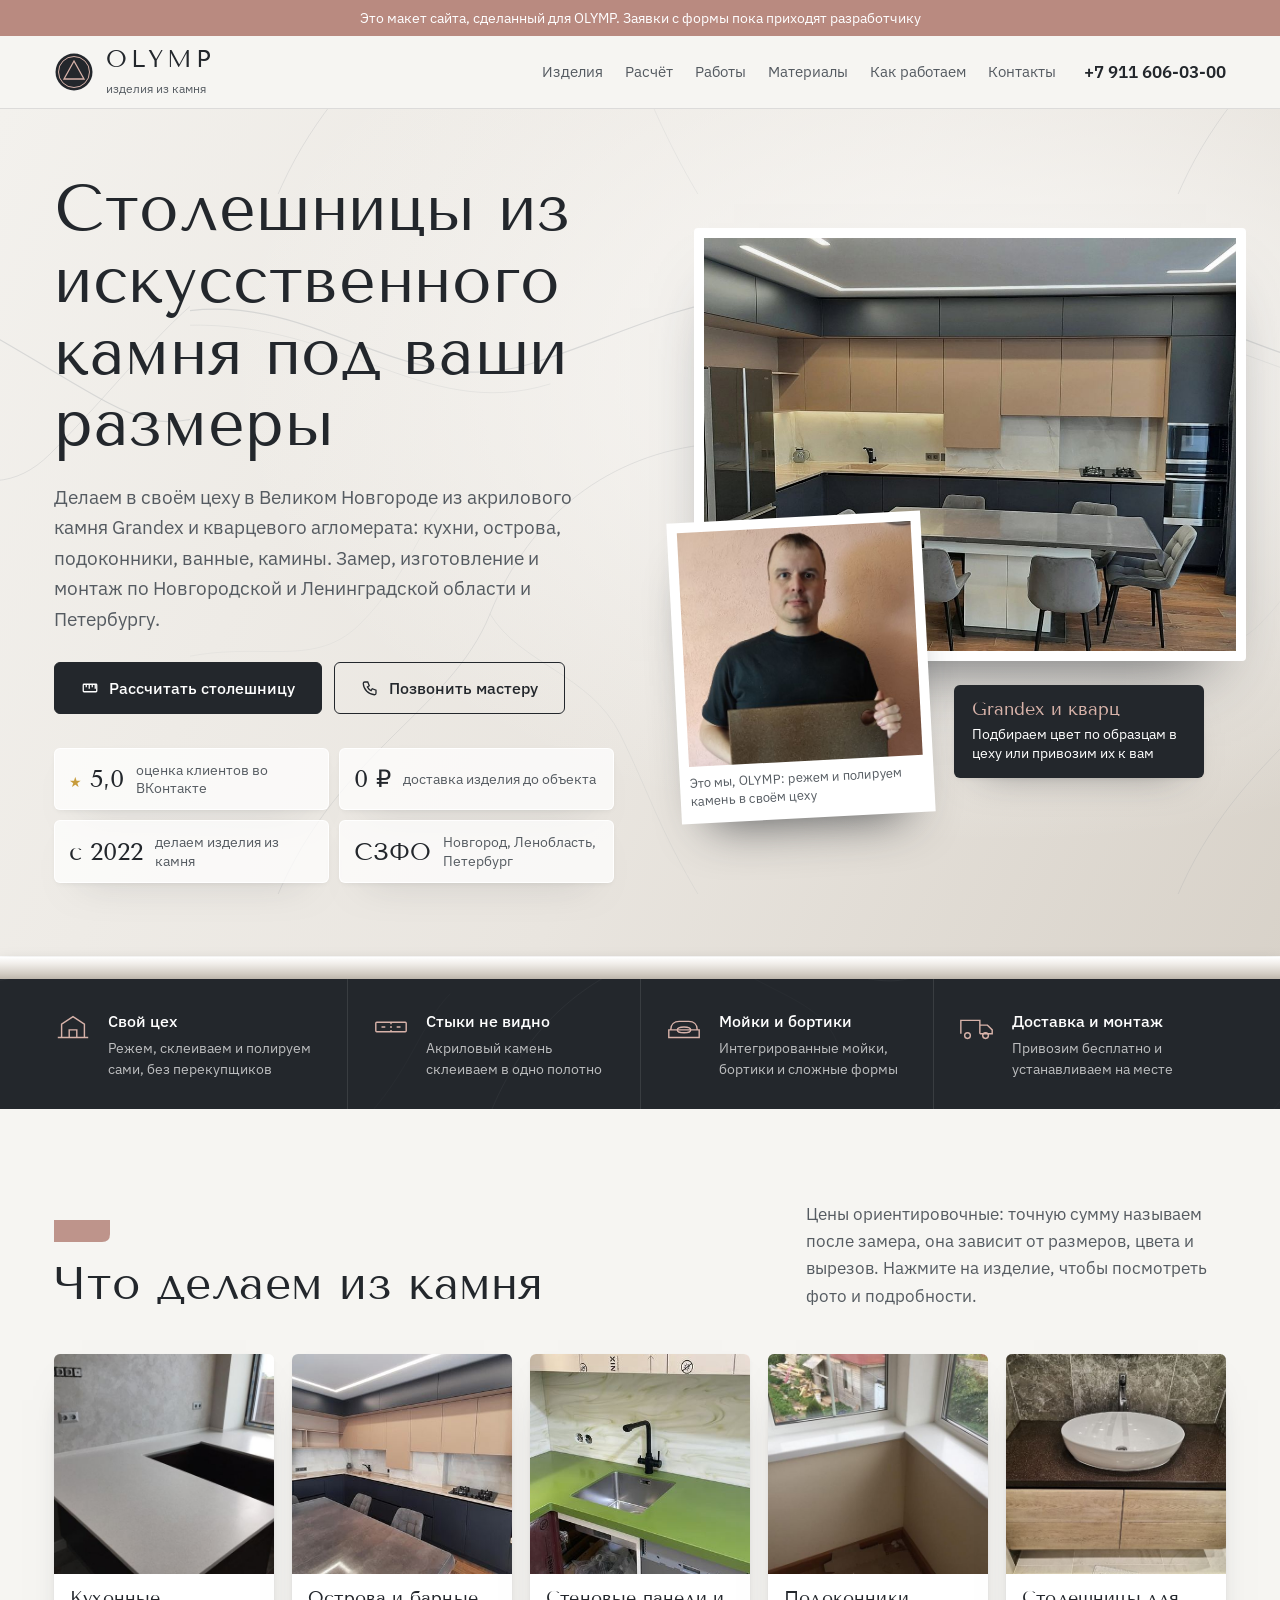
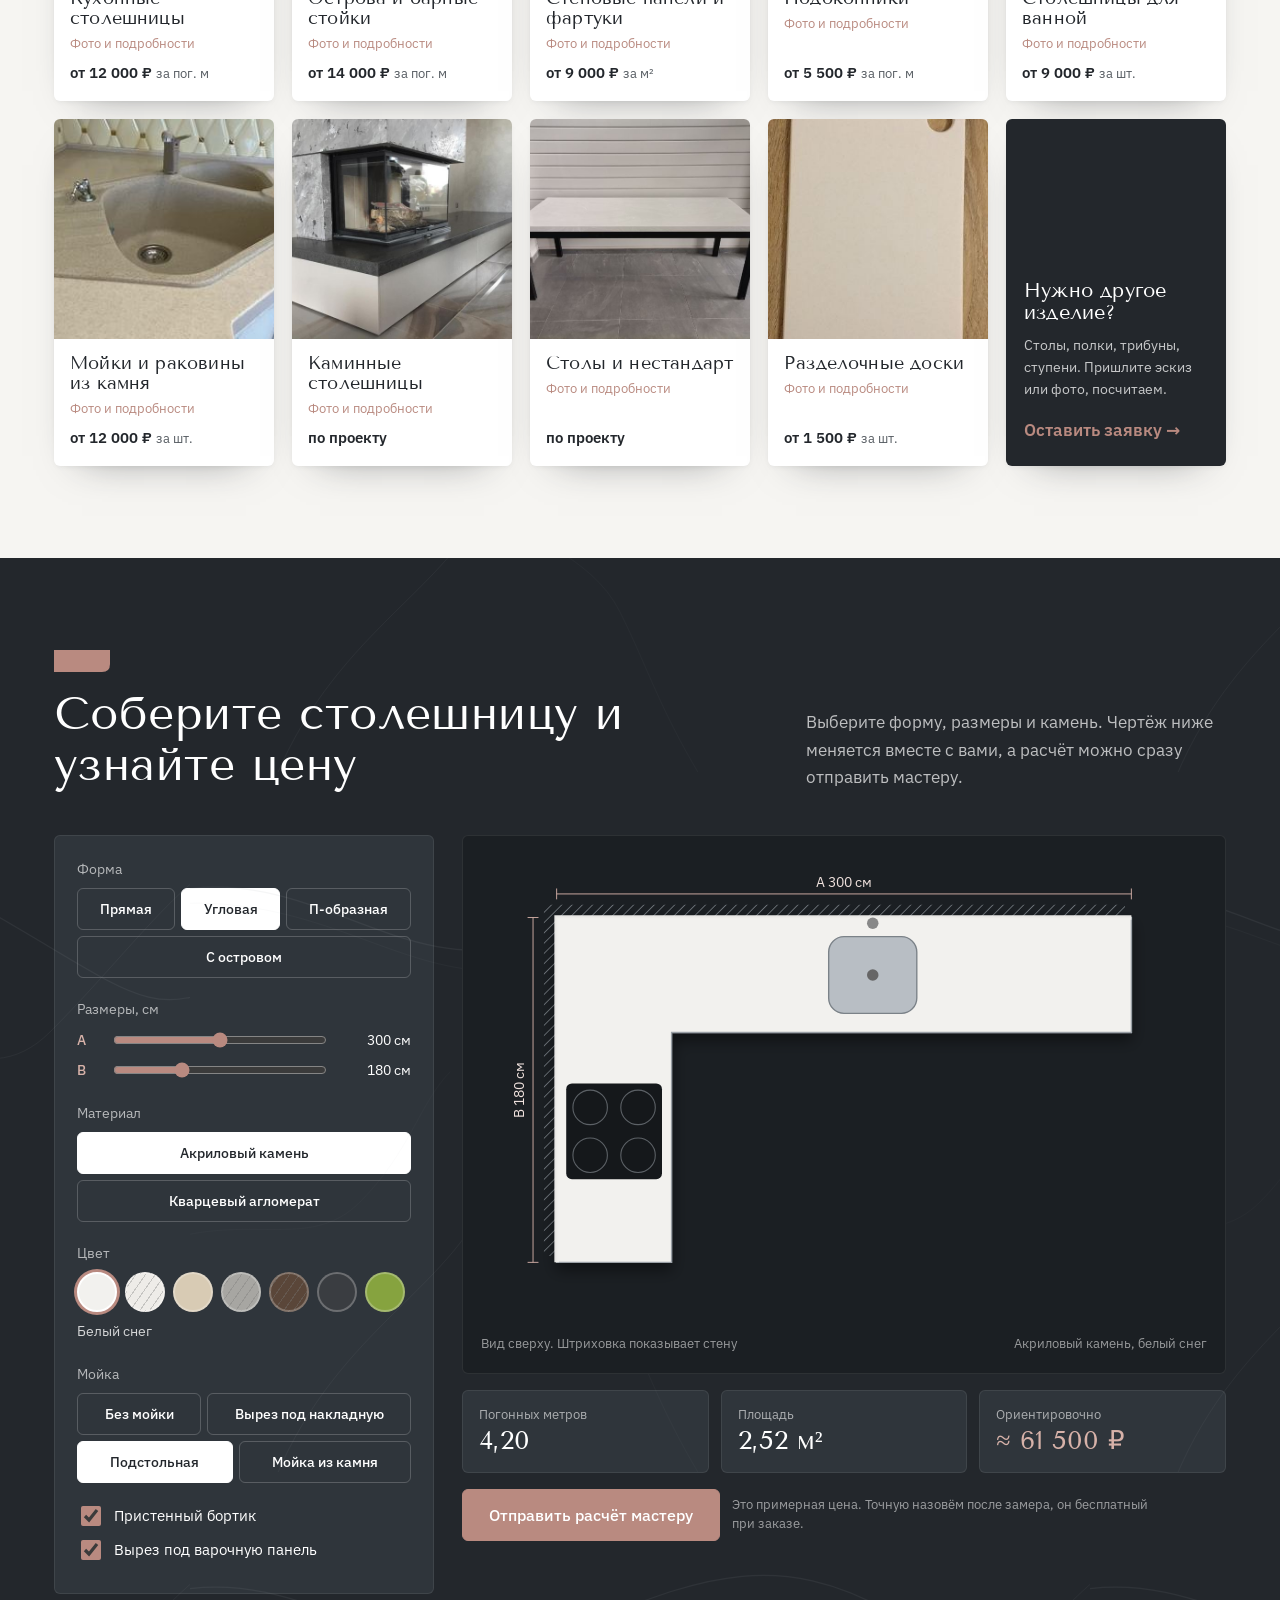
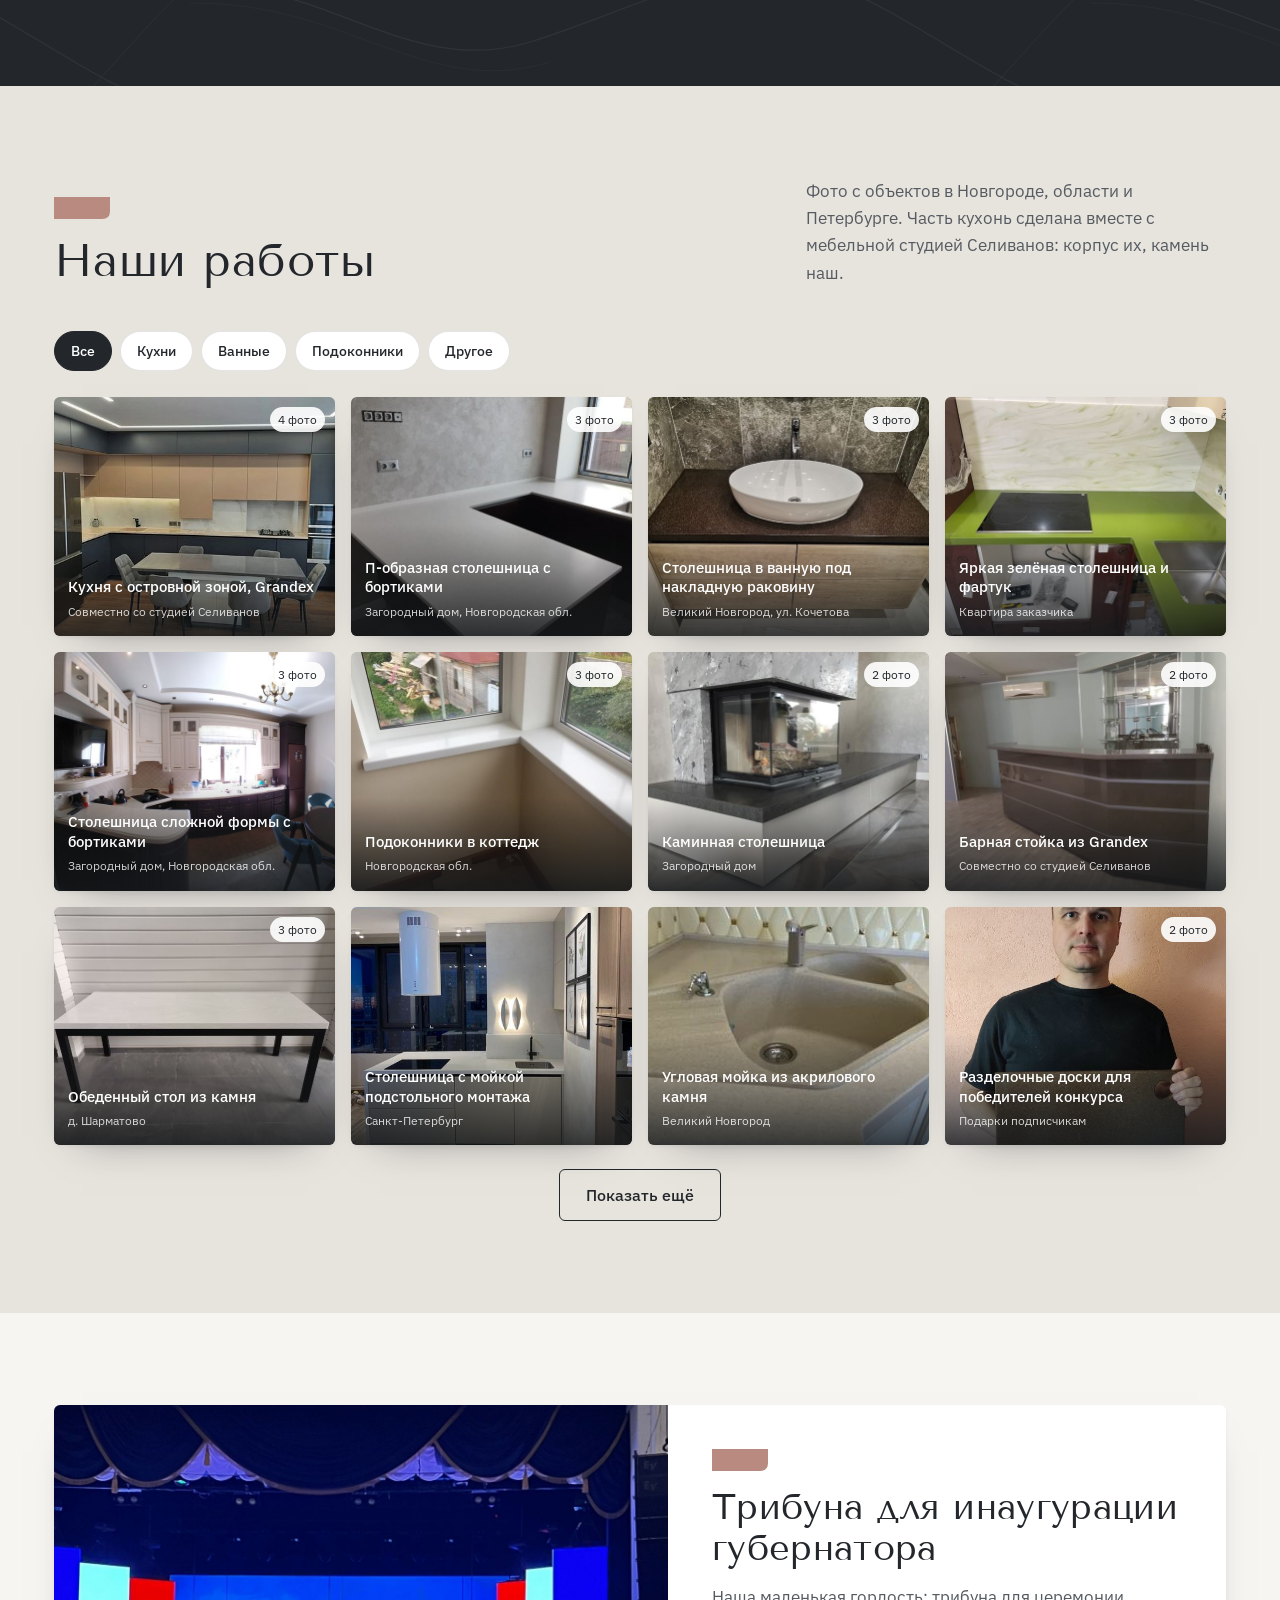
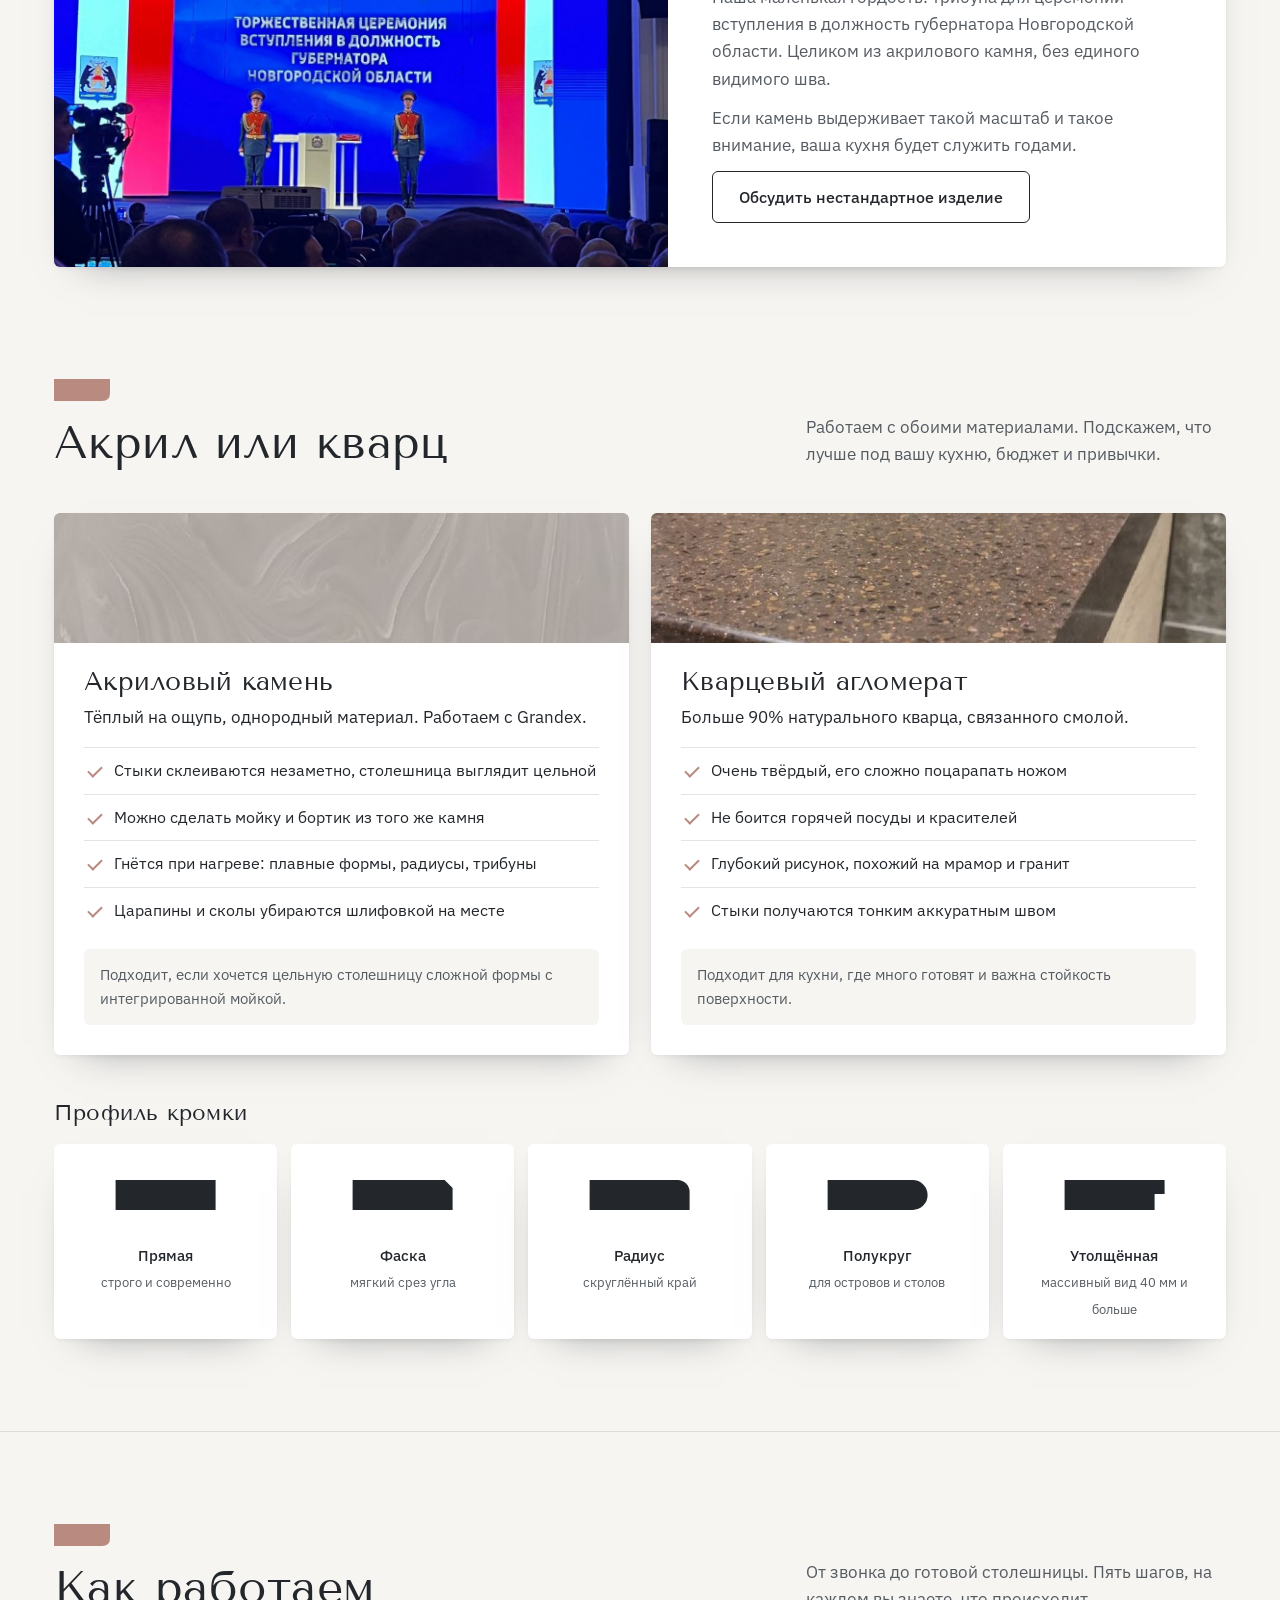
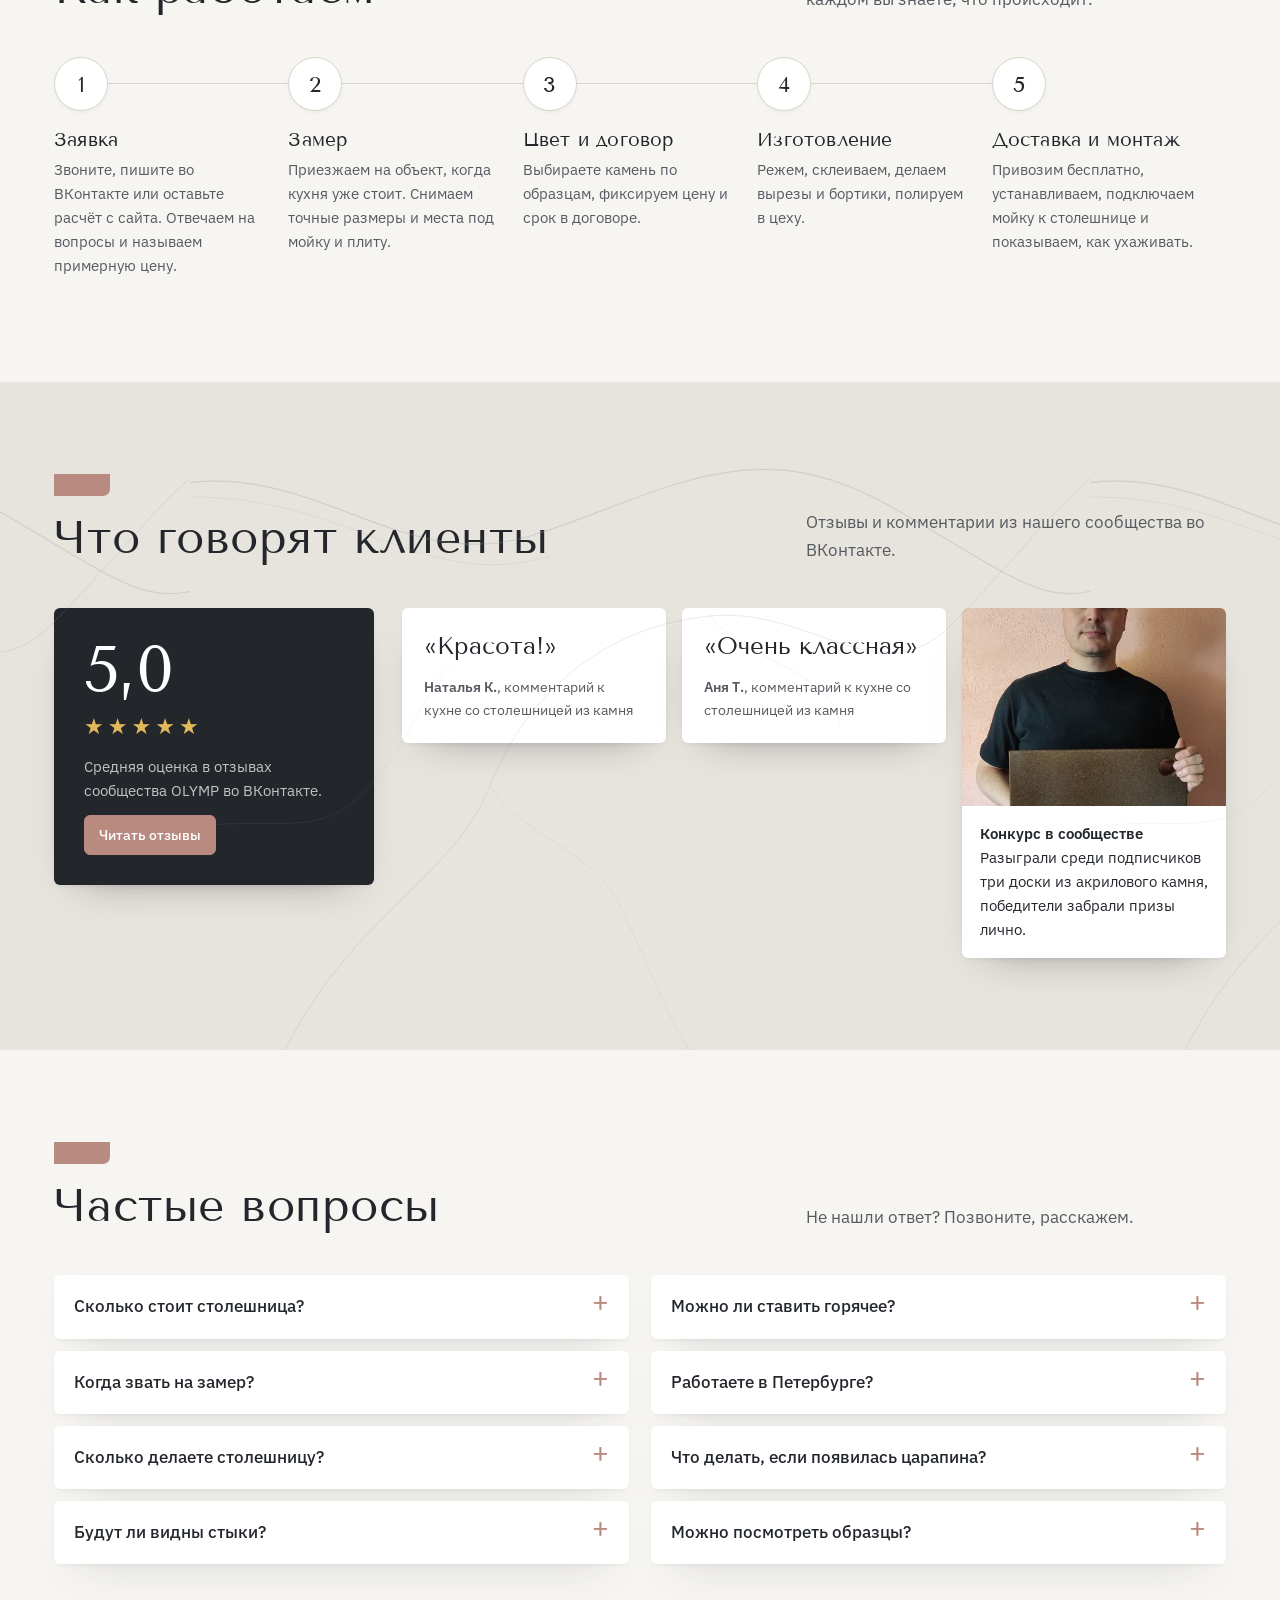
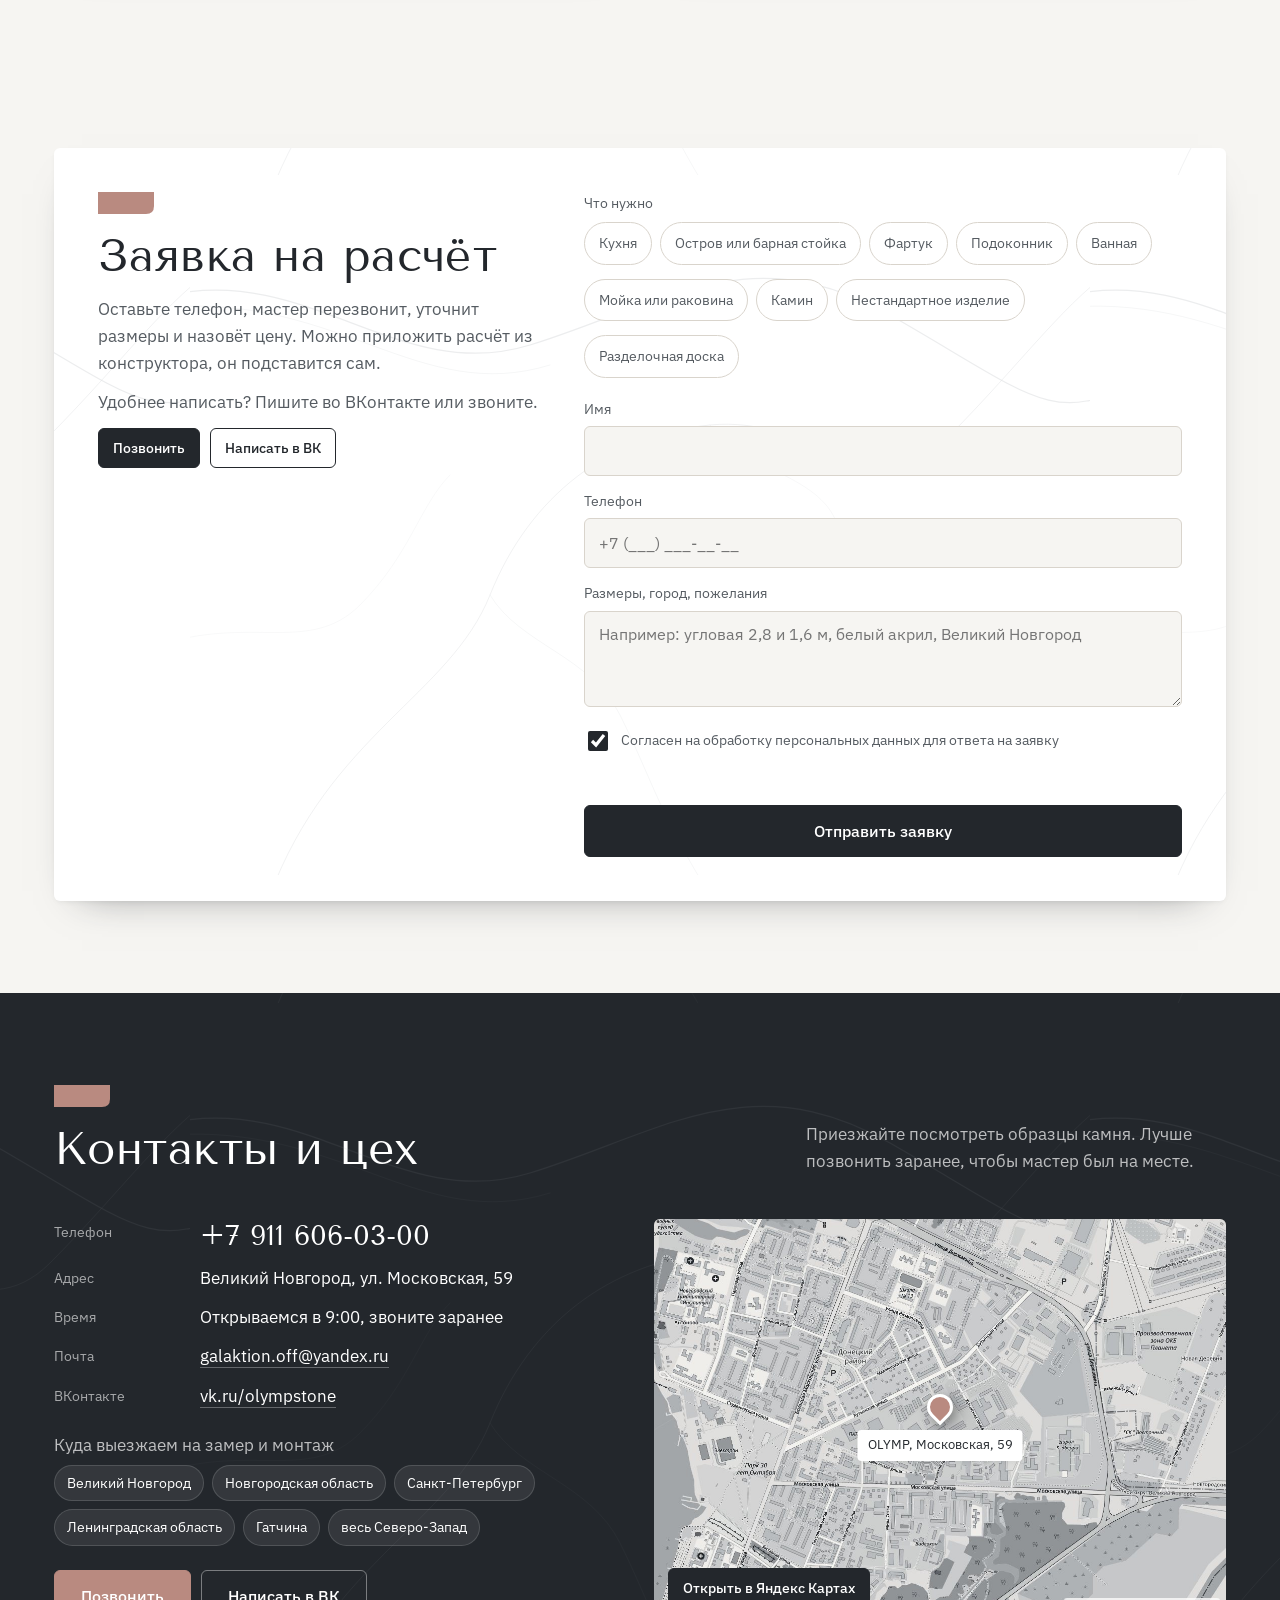
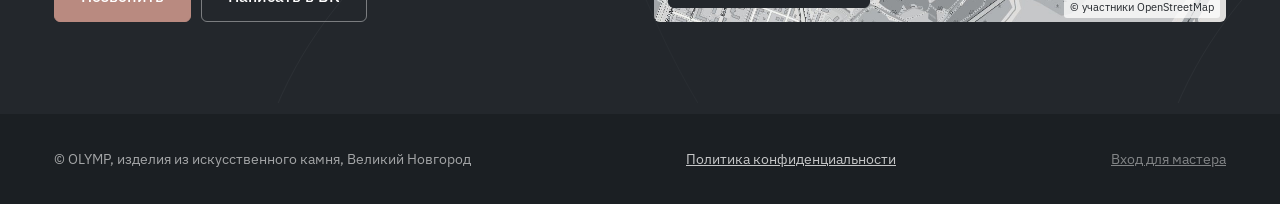
==== commit eb5f45b1: "Правки макета: мастер на первом экране, новые обложки острова и подоконника, без ступеней и дубля тр" ====
--- a/index.html
+++ b/index.html
@@ -5,7 +5,7 @@
 <meta name="viewport" content="width=device-width, initial-scale=1">
 <meta name="robots" content="noindex, nofollow">
 <title>OLYMP: столешницы из искусственного камня в Великом Новгороде</title>
-<meta name="description" content="Столешницы, подоконники, раковины и ступени из акрилового камня и кварцевого агломерата. Свой цех в Великом Новгороде, работаем по Новгородской, Ленинградской области и Петербургу.">
+<meta name="description" content="Столешницы, подоконники, раковины и мойки из акрилового камня и кварцевого агломерата. Свой цех в Великом Новгороде, работаем по Новгородской, Ленинградской области и Петербургу.">
 <link rel="icon" href="img/icon.png">
 <link rel="preload" href="fonts/tenorsans-400-cyrillic.woff2" as="font" type="font/woff2" crossorigin>
 <link rel="preload" href="fonts/ibmplexsans-400-cyrillic.woff2" as="font" type="font/woff2" crossorigin>
@@ -103,6 +103,11 @@
 .item .pr small{font-weight:400;color:var(--ink2)}
 .item .more{font-size:13px;color:var(--rose)}
 .cat-note{margin-top:22px;color:var(--ink2);font-size:15px}
+.cta-tile{background:var(--ink,#23272c);color:#fff;border-radius:var(--r);box-shadow:var(--sh);display:flex;flex-direction:column;justify-content:flex-end;gap:10px;padding:22px 18px;text-decoration:none;min-height:100%;transition:transform .25s}
+.cta-tile:hover{transform:translateY(-4px)}
+.cta-tile h3{font-size:20px;color:#fff}
+.cta-tile p{font-size:14px;color:rgba(255,255,255,.75);margin:0}
+.cta-tile span{margin-top:6px;font-weight:600;color:var(--rose)}
 
 /* constructor */
 .calc{background:var(--graphite);color:#fff;overflow:hidden}
@@ -322,6 +327,7 @@
   .burger{display:block}
   .top .tel{margin-left:0}
   .cat{grid-template-columns:repeat(3,minmax(0,1fr))}
+  .cta-tile{grid-column:1/-1;min-height:0}
   .wgrid{grid-template-columns:repeat(3,minmax(0,1fr))}
   .sgrid{grid-template-columns:repeat(3,minmax(0,1fr));gap:30px 0}
   .egrid{grid-template-columns:repeat(3,minmax(0,1fr))}
@@ -366,6 +372,8 @@
   .chip b{font-size:21px}
   .chip span{font-size:13px}
   .cat{grid-template-columns:repeat(2,minmax(0,1fr));gap:12px}
+  .cta-tile{grid-column:auto;padding:16px 14px}
+  .cta-tile h3{font-size:17px}
   .item .bd{padding:10px 12px 12px}
   .item h3{font-size:16px}
   .item .pr{font-size:14px}
@@ -412,7 +420,7 @@
   <div class="wrap">
     <div>
       <h1 data-t>Столешницы из искусственного камня под ваши размеры</h1>
-      <p class="lead" data-t>Делаем в своём цеху в Великом Новгороде из акрилового камня Grandex и кварцевого агломерата: кухни, острова, подоконники, ванные, ступени. Замер, изготовление и монтаж по Новгородской и Ленинградской области и Петербургу.</p>
+      <p class="lead" data-t>Делаем в своём цеху в Великом Новгороде из акрилового камня Grandex и кварцевого агломерата: кухни, острова, подоконники, ванные, камины. Замер, изготовление и монтаж по Новгородской и Ленинградской области и Петербургу.</p>
       <div class="acts">
         <a class="btn" href="#calc"><svg viewBox="0 0 24 24" fill="none" stroke="currentColor" stroke-width="1.7"><rect x="3" y="7" width="18" height="10" rx="1"/><path d="M7 7v4M11 7v6M15 7v4M19 7v6"/></svg><span data-t>Рассчитать столешницу</span></a>
         <a class="btn ghost" data-l="tel" href="tel:+79116060300"><svg viewBox="0 0 24 24" fill="none" stroke="currentColor" stroke-width="1.7"><path d="M5 4h4l2 5-2.5 1.5a11 11 0 0 0 5 5L15 13l5 2v4a2 2 0 0 1-2 2A16 16 0 0 1 3 6a2 2 0 0 1 2-2"/></svg><span data-t>Позвонить мастеру</span></a>
@@ -426,7 +434,7 @@
     </div>
     <div class="stage">
       <figure class="main" style="margin:0"><img data-i src="img/w/kitchen-grandex-1.jpg" alt="Кухня со столешницей из акрилового камня Grandex" width="1400" height="788" fetchpriority="high"></figure>
-      <figure class="sample" style="margin:0"><img data-i src="img/w/bath-3-s.jpg" alt="Кромка столешницы из акрилового камня" width="480" height="640"><figcaption data-t>Столешница в ванную, кромка без видимых швов</figcaption></figure>
+      <figure class="sample" style="margin:0"><img data-i src="img/w/board-1-s.jpg" alt="Мастер OLYMP с образцом камня" width="480" height="640" style="object-position:50% 20%"><figcaption data-t>Это мы, OLYMP: режем и полируем камень в своём цеху</figcaption></figure>
       <div class="tag"><b data-t>Grandex и кварц</b><span data-t>Подбираем цвет по образцам в цеху или привозим их к вам</span></div>
     </div>
   </div>
@@ -450,7 +458,6 @@
     </div>
     <button class="medit" data-me="cat">Изменить изделия и цены</button>
     <div class="cat" id="catL"></div>
-    <p class="cat-note" data-t>Делаем и нестандартные вещи: столы, трибуны, разделочные доски, полки. Пришлите эскиз или фото, посчитаем.</p>
   </div>
 </section>
 
@@ -703,15 +710,14 @@
   v: 1,
   cat: [
     {id: "kitchen", t: "Кухонные столешницы", d: "Прямые, угловые и П-образные столешницы из акрила и кварца. Вырезы под мойку и варочную, бортики, подсветка под навесными шкафами по желанию.", p: "от 12 000 ₽", u: "за пог. м", img: ["img/w/u-1.jpg", "img/w/u-2.jpg", "img/w/russa-1.jpg"], k: "Кухня"},
-    {id: "island", t: "Острова и барные стойки", d: "Столешницы для островов и барных стоек, с выносом под стулья и скруглёнными углами.", p: "от 14 000 ₽", u: "за пог. м", img: ["img/w/bar-1.jpg", "img/w/bar-2.jpg"], k: "Остров или барная стойка"},
+    {id: "island", t: "Острова и барные стойки", d: "Столешницы для островов и барных стоек, с выносом под стулья и скруглёнными углами.", p: "от 14 000 ₽", u: "за пог. м", img: ["img/w/kitchen-grandex-3.jpg", "img/w/kitchen-grandex-2.jpg", "img/w/bar-1.jpg", "img/w/bar-2.jpg"], k: "Остров или барная стойка"},
     {id: "wall", t: "Стеновые панели и фартуки", d: "Фартук из того же камня, что и столешница: без швов плитки, легко моется.", p: "от 9 000 ₽", u: "за м²", img: ["img/w/green-2.jpg", "img/w/green-3.jpg"], k: "Фартук"},
-    {id: "sill", t: "Подоконники", d: "Подоконники любой длины и формы, в том числе для эркеров и угловых окон. Тёплые на ощупь, не желтеют.", p: "от 5 500 ₽", u: "за пог. м", img: ["img/w/sill-1.jpg", "img/w/sill-2.jpg", "img/w/sill-3.jpg"], k: "Подоконник"},
+    {id: "sill", t: "Подоконники", d: "Подоконники любой длины и формы, в том числе для эркеров и угловых окон. Тёплые на ощупь, не желтеют.", p: "от 5 500 ₽", u: "за пог. м", img: ["img/w/sill-3.jpg", "img/w/sill-2.jpg", "img/w/sill-1.jpg"], k: "Подоконник"},
     {id: "bath", t: "Столешницы для ванной", d: "Столешницы под накладные и встроенные раковины, с вырезами под смеситель.", p: "от 9 000 ₽", u: "за шт.", img: ["img/w/bath-1.jpg", "img/w/bath-2.jpg", "img/w/bath-3.jpg"], k: "Ванная"},
     {id: "sink", t: "Мойки и раковины из камня", d: "Мойки и раковины из акрилового камня, вклеенные в столешницу без зазоров: грязи негде скапливаться.", p: "от 12 000 ₽", u: "за шт.", img: ["img/w/sink-cover.jpg", "img/w/spb-1.jpg"], k: "Мойка или раковина"},
     {id: "fire", t: "Каминные столешницы", d: "Облицовка и полки для каминов из камня, устойчивые к нагреву.", p: "по проекту", u: "", img: ["img/w/fire-1.jpg", "img/w/fire-2.jpg"], k: "Камин"},
-    {id: "stairs", t: "Ступени для лестниц", d: "Ступени и подступенки из камня для домов и коттеджей.", p: "от 7 000 ₽", u: "за ступень", img: ["img/w/stairs.jpg"], k: "Ступени"},
     {id: "table", t: "Столы и нестандарт", d: "Обеденные столы, ресепшены, трибуны и всё, что можно сделать из камня по вашему эскизу.", p: "по проекту", u: "", img: ["img/w/table-1.jpg", "img/w/table-3.jpg", "img/w/tribune-1.jpg"], k: "Нестандартное изделие"},
-    {id: "board", t: "Разделочные доски", d: "Доски из акрилового камня: не впитывают запахи, легко моются. Хороший подарок.", p: "от 1 500 ₽", u: "за шт.", img: ["img/w/board-1.jpg", "img/w/board-2.jpg"], k: "Разделочная доска"}
+    {id: "board", t: "Разделочные доски", d: "Доски из акрилового камня: не впитывают запахи, легко моются. Хороший подарок.", p: "от 1 500 ₽", u: "за шт.", img: ["img/w/board-2.jpg", "img/w/board-1.jpg"], k: "Разделочная доска"}
   ],
   works: [
     {t: "Кухня с островной зоной, Grandex", g: "Кухни", pl: "Совместно со студией Селиванов", img: ["img/w/kitchen-grandex-1.jpg", "img/w/kitchen-grandex-2.jpg", "img/w/kitchen-grandex-3.jpg", "img/w/kitchen-grandex-4.jpg"]},
@@ -719,13 +725,12 @@
     {t: "Столешница в ванную под накладную раковину", g: "Ванные", pl: "Великий Новгород, ул. Кочетова", img: ["img/w/bath-1.jpg", "img/w/bath-2.jpg", "img/w/bath-3.jpg"]},
     {t: "Яркая зелёная столешница и фартук", g: "Кухни", pl: "Квартира заказчика", img: ["img/w/green-1.jpg", "img/w/green-2.jpg", "img/w/green-3.jpg"]},
     {t: "Столешница сложной формы с бортиками", g: "Кухни", pl: "Загородный дом, Новгородская обл.", img: ["img/w/russa-1.jpg", "img/w/russa-2.jpg", "img/w/russa-3.jpg"]},
-    {t: "Подоконники в коттедж", g: "Подоконники", pl: "Новгородская обл.", img: ["img/w/sill-1.jpg", "img/w/sill-2.jpg", "img/w/sill-3.jpg"]},
+    {t: "Подоконники в коттедж", g: "Подоконники", pl: "Новгородская обл.", img: ["img/w/sill-3.jpg", "img/w/sill-2.jpg", "img/w/sill-1.jpg"]},
     {t: "Каминная столешница", g: "Другое", pl: "Загородный дом", img: ["img/w/fire-1.jpg", "img/w/fire-2.jpg"]},
     {t: "Барная стойка из Grandex", g: "Кухни", pl: "Совместно со студией Селиванов", img: ["img/w/bar-1.jpg", "img/w/bar-2.jpg"]},
     {t: "Обеденный стол из камня", g: "Другое", pl: "д. Шарматово", img: ["img/w/table-1.jpg", "img/w/table-2.jpg", "img/w/table-3.jpg"]},
     {t: "Столешница с мойкой подстольного монтажа", g: "Кухни", pl: "Санкт-Петербург", img: ["img/w/spb-1.jpg"]},
     {t: "Угловая мойка из акрилового камня", g: "Кухни", pl: "Великий Новгород", img: ["img/w/sink-cover.jpg"]},
-    {t: "Трибуна для инаугурации губернатора", g: "Другое", pl: "Великий Новгород", img: ["img/w/tribune-1.jpg"]},
     {t: "Разделочные доски для победителей конкурса", g: "Другое", pl: "Подарки подписчикам", img: ["img/w/board-1.jpg", "img/w/board-2.jpg"]}
   ],
   rv: [
@@ -779,7 +784,8 @@
 function renderCat() {
   $("catL").innerHTML = D.cat.filter(c => !c.hide).map(c => `<button class="item" type="button" data-id="${esc(c.id)}">
     <div class="ph"><img src="${esc(small(c.img[0] || ""))}" alt="${esc(c.t)}" loading="lazy" width="480" height="480"></div>
-    <div class="bd"><h3>${esc(c.t)}</h3><span class="more">Фото и подробности</span><div class="pr">${esc(c.p)} <small>${esc(c.u || "")}</small></div></div></button>`).join("");
+    <div class="bd"><h3>${esc(c.t)}</h3><span class="more">Фото и подробности</span><div class="pr">${esc(c.p)} <small>${esc(c.u || "")}</small></div></div></button>`).join("") +
+    `<a class="cta-tile" href="#order"><h3>Нужно другое изделие?</h3><p>Столы, полки, трибуны, ступени. Пришлите эскиз или фото, посчитаем.</p><span>Оставить заявку →</span></a>`;
   $("fWhat").innerHTML = D.cat.filter(c => !c.hide).map((c, i) => `<label><input type="checkbox" name="what" value="${esc(c.k || c.t)}"${i ? "" : ""}><span>${esc(c.k || c.t)}</span></label>`).join("");
 }
 $("catL").addEventListener("click", e => {
@@ -948,7 +954,7 @@
 
 /* =================== РЕЖИМ МАСТЕРА =================== */
 // MASTER_URL: веб-приложение Apps Script (вход по паролю, сохранение в GitHub). Пусто = демо без сохранения.
-const MASTER_URL = "";
+const MASTER_URL = "https://script.google.com/macros/s/AKfycbxMo3bSUdCb89ySVjOJwBn0k4HLAEk1RN1SWchJkD_4D2LzwZesffEbPTycQX5VKz52HQ/exec";
 const LS_T = "olymp-master", LS_D = "olymp-draft";
 let M = null, dirty = 0;
 const root = document.documentElement;
